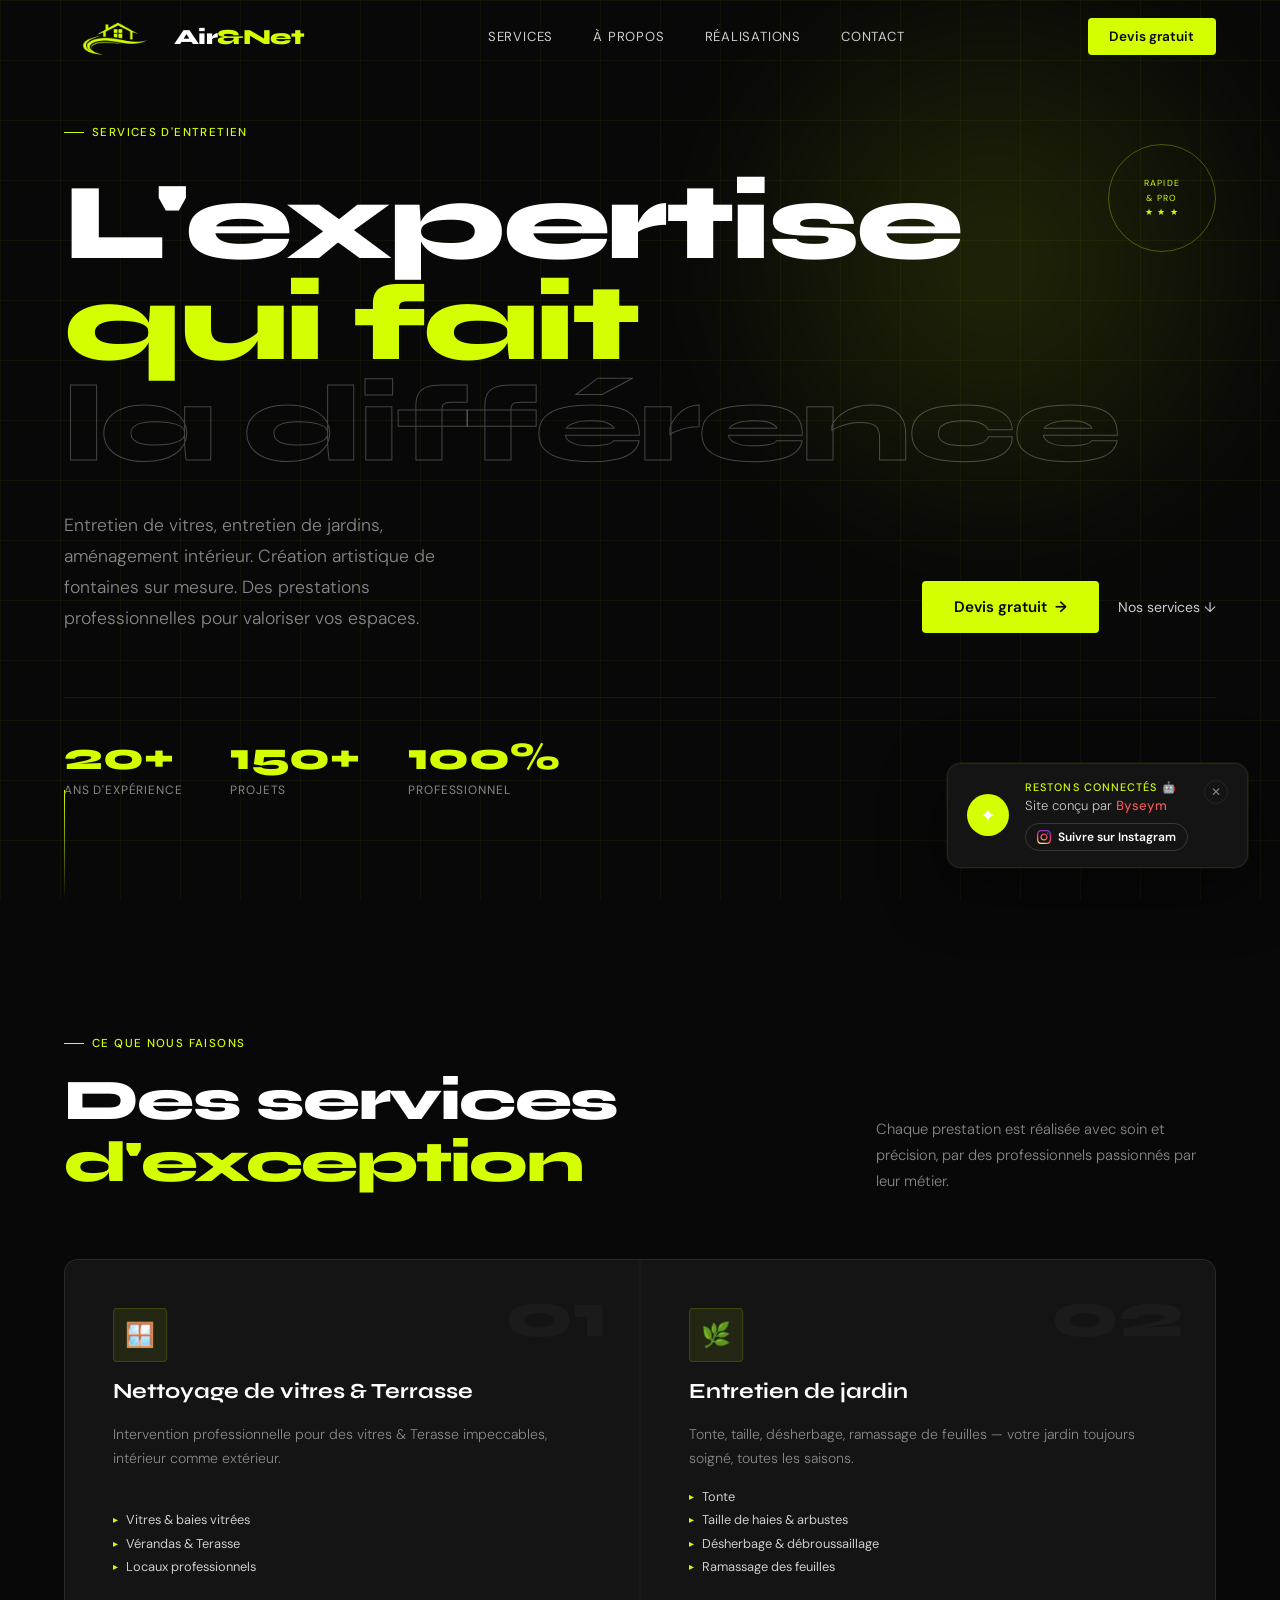
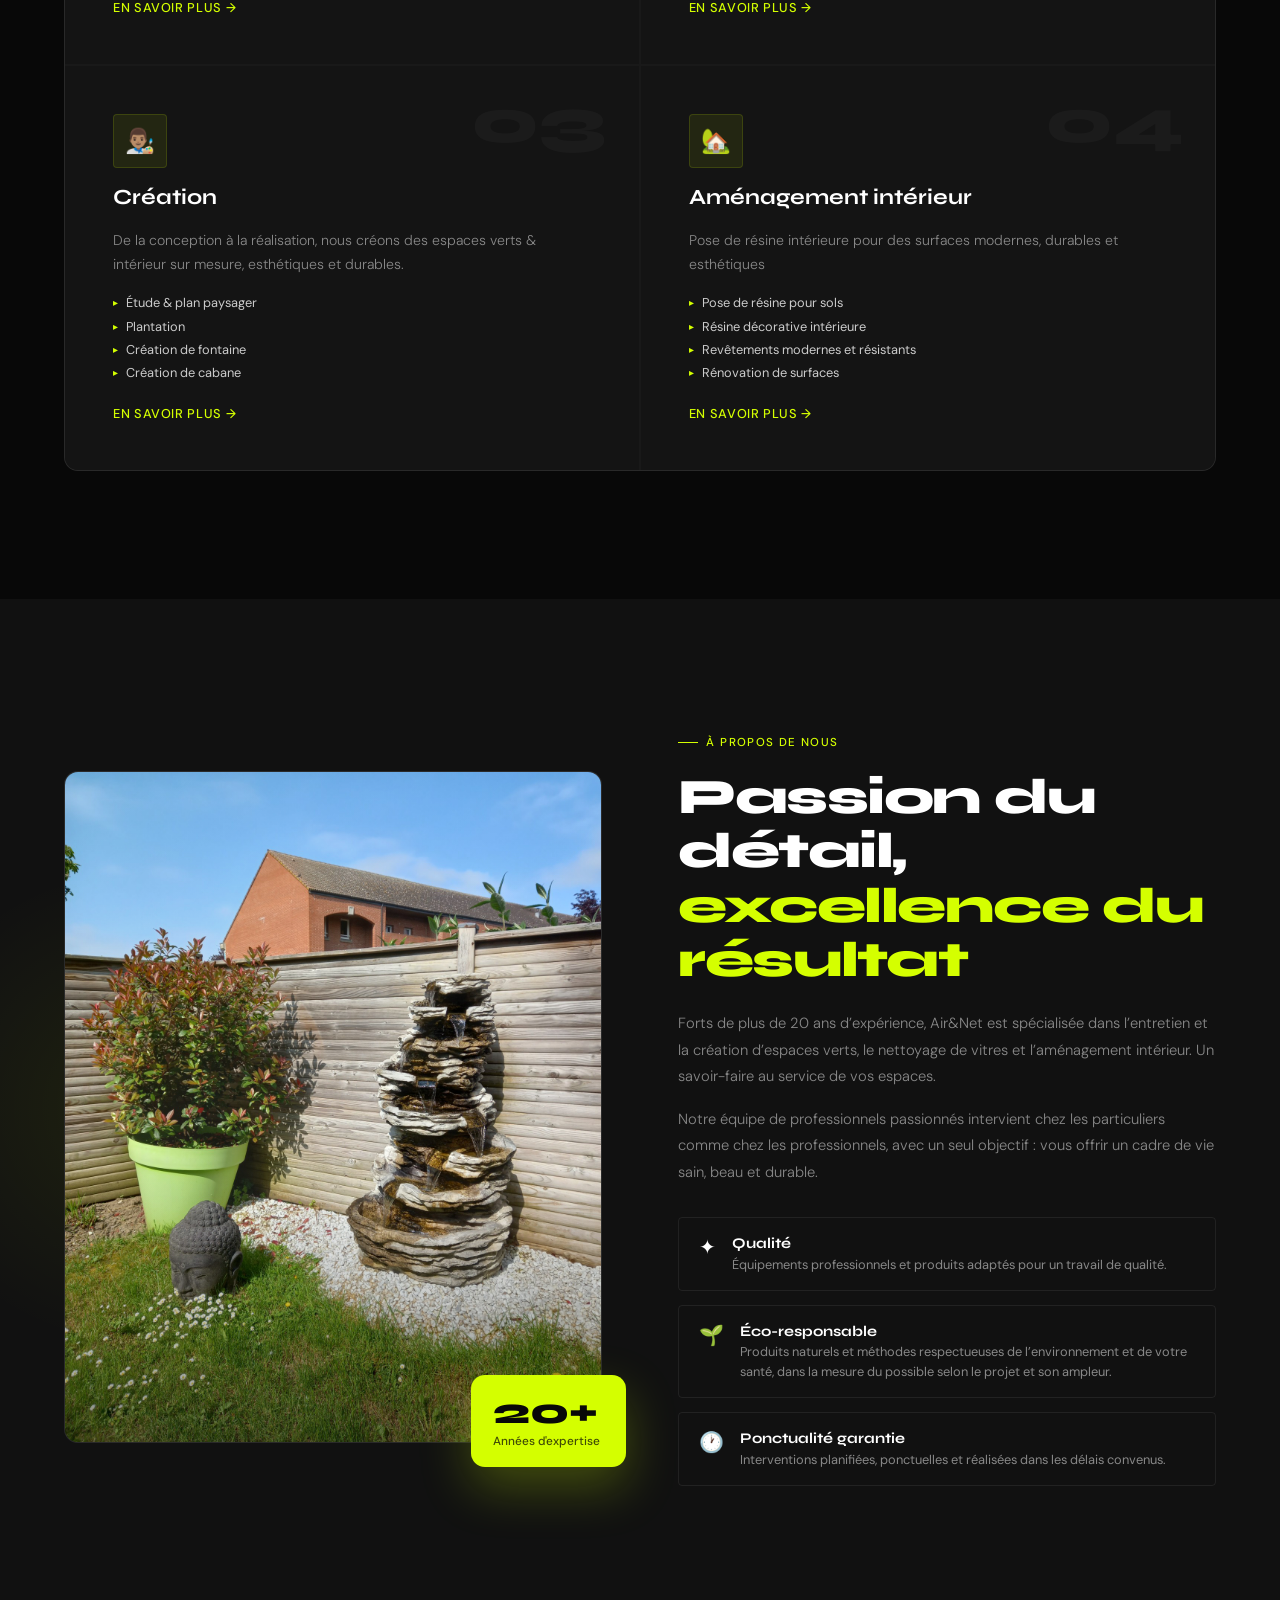
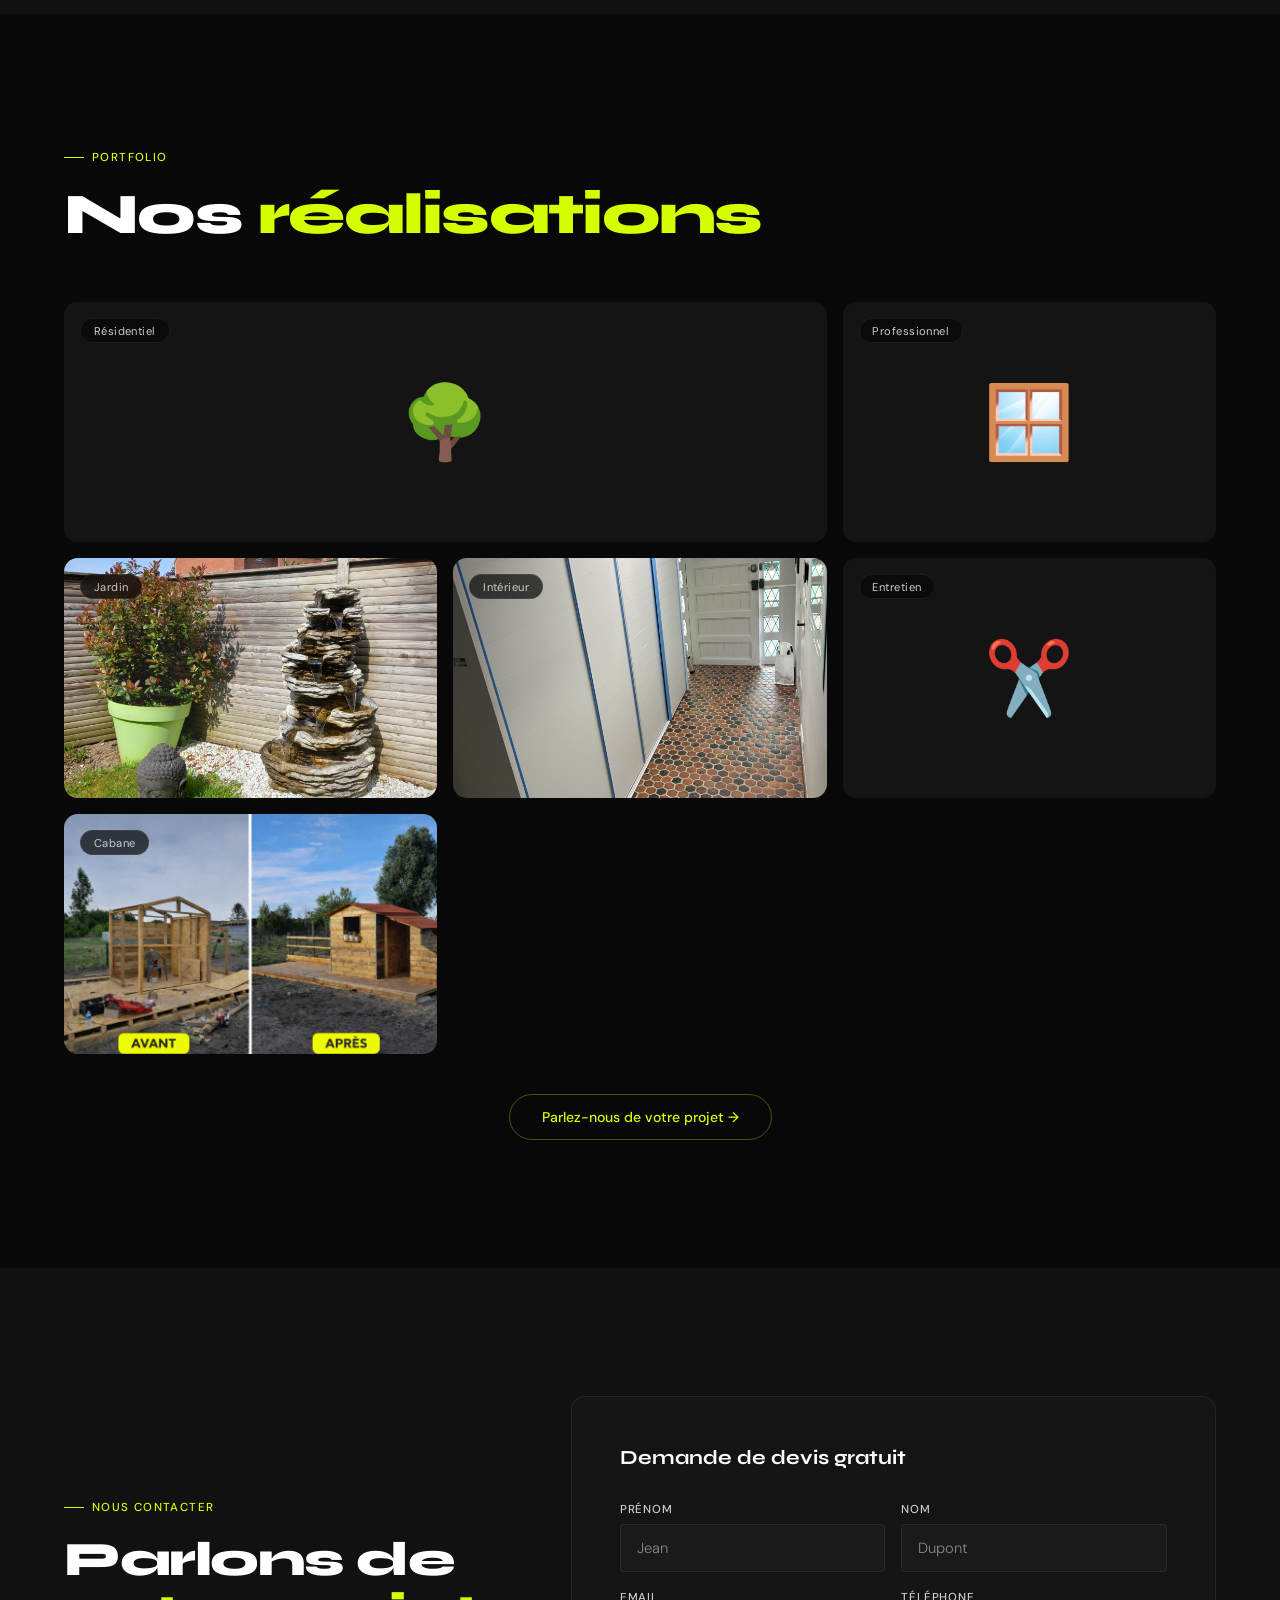
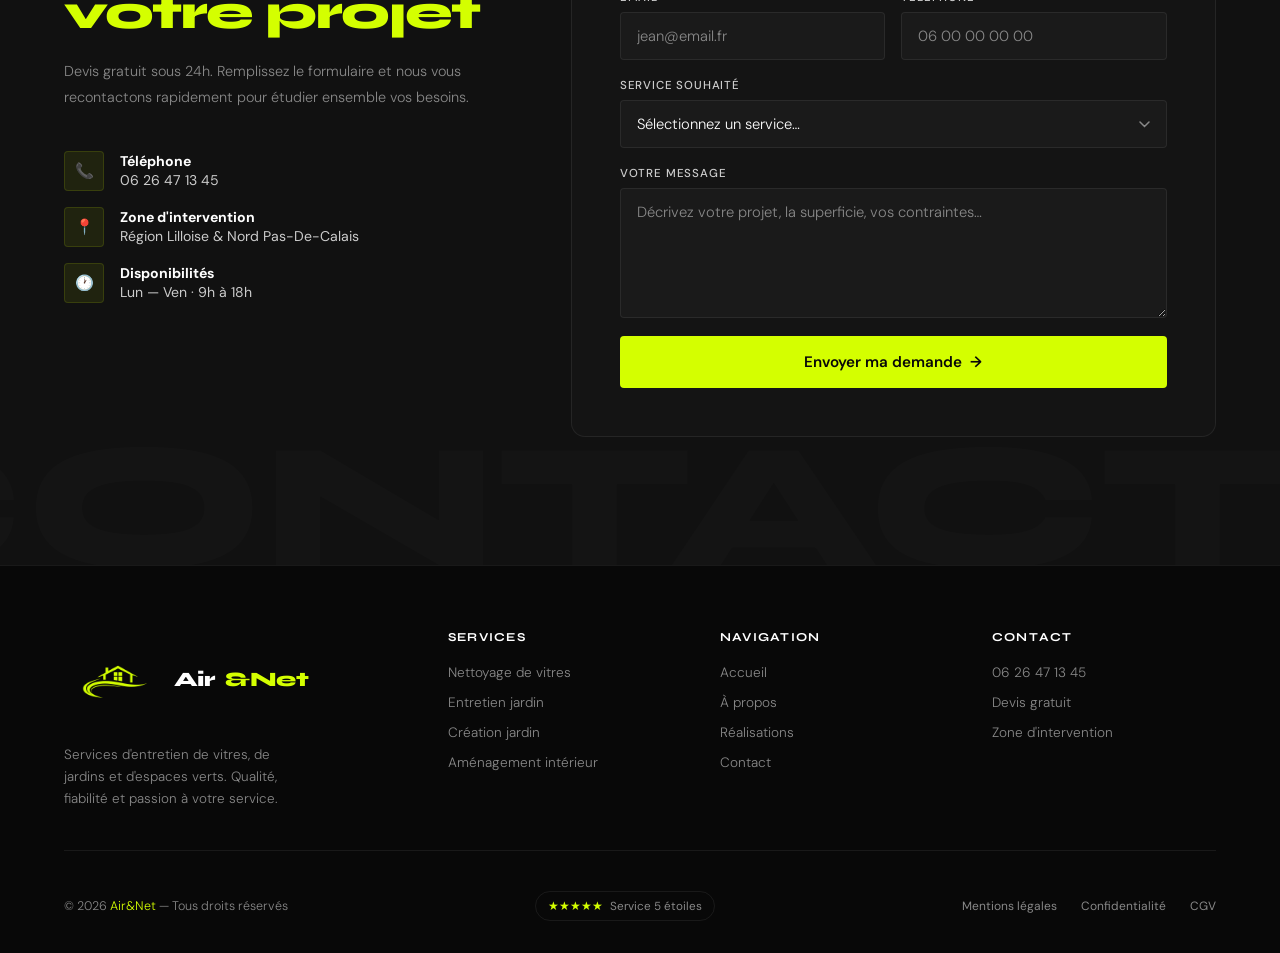
==== index.html @ dd6ecbcf "ajout du formulaire devis" ====
<!DOCTYPE html>
<html lang="fr">
<head>
  <meta charset="UTF-8" />
  <meta name="viewport" content="width=device-width, initial-scale=1.0" />
  <meta name="description" content="VERDECO — Services premium d'entretien de vitres, création et soin de jardins, aménagement végétal intérieur. Devis gratuit sous 24h." />
  <title>Air&Net</title>

  <!-- Google Fonts -->
  <link rel="preconnect" href="https://fonts.googleapis.com" />
  <link rel="preconnect" href="https://fonts.gstatic.com" crossorigin />
  <link href="https://fonts.googleapis.com/css2?family=Syne:wght@400;600;700;800&family=DM+Sans:wght@300;400;500&display=swap" rel="stylesheet" />

  <!-- CSS — un fichier par section -->
  <link rel="stylesheet" href="css/global.css" />
  <link rel="stylesheet" href="css/navbar.css" />
  <link rel="stylesheet" href="css/hero.css" />
  <link rel="stylesheet" href="css/services.css" />
  <link rel="stylesheet" href="css/about.css" />
  <link rel="stylesheet" href="css/realisations.css" />
  <link rel="stylesheet" href="css/contact.css" />
  <link rel="stylesheet" href="css/footer.css" />
  <link rel="stylesheet" href="css/toast.css" />
</head>
<body>

<!-- ════════════════════════════════════════════════
     NAVBAR
════════════════════════════════════════════════ -->
<header class="navbar" id="top">
  <a href="#top" class="nav-logo">
    <div class="nav-logo__icon"><img src="img\airnet_logo_transparent.png" alt=""> </div>
    <div class="nav-logo__text">Air<span>&</span><span>Net</span></div>
  </a>

  <nav class="nav-links">
    <a href="#services">Services</a>
    <a href="#about">À propos</a>
    <a href="#realisations">Réalisations</a>
    <a href="#contact">Contact</a>
  </nav>

  <a href="#contact" class="nav-cta">Devis gratuit</a>

  <button class="nav-burger" id="burger" aria-label="Menu">
    <span></span><span></span><span></span>
  </button>
</header>

<!-- Menu mobile -->
<nav class="nav-mobile" id="nav-mobile">
  <a href="#services">Services</a>
  <a href="#about">À propos</a>
  <a href="#realisations">Réalisations</a>
  <a href="#contact">Contact</a>
  <a href="#contact" class="nav-cta">Devis gratuit</a>
</nav>


<!-- ════════════════════════════════════════════════
     HERO
════════════════════════════════════════════════ -->
<section class="hero" id="accueil">
  <div class="hero__bg">
    <div class="hero__grid"></div>
    <div class="hero__blob"></div>
    <div class="hero__line"></div>
  </div>

  <div class="hero__badge" aria-hidden="true">
    <div class="hero__badge-text">Rapide<br/>& Pro<br/>★ ★ ★</div>
  </div>

  <div class="container hero__content">
    <div class="tag hero__tag">Services d'entretien</div>

    <h1 class="hero__title">
      <span>L'expertise</span>
      <span class="line-accent">qui fait</span>
      <span class="line-outline">la différence</span>
    </h1>

    <div class="hero__bottom">
      <p class="hero__desc">
Entretien de vitres, entretien de jardins, aménagement intérieur.
Création artistique de fontaines sur mesure.
Des prestations professionnelles pour valoriser vos espaces.
      </p>
      <div class="hero__actions">
        <a href="#contact" class="btn-primary">
          Devis gratuit <span class="arrow">→</span>
        </a>
        <a href="#services" class="btn-ghost">Nos services ↓</a>
      </div>
    </div>

    <div class="hero__stats">
      <div>
        <div class="stat__number"><span data-count="20" data-suffix="+">0+</span></div>
        <div class="stat__label">Ans d'expérience</div>
      </div>
      <div>
        <div class="stat__number"><span data-count="150" data-suffix="+">0+</span></div>
        <div class="stat__label">Projets</div>
      </div>
      <div>
        <div class="stat__number"><span data-count="100" data-suffix="%">0%</span></div>
        <div class="stat__label">Professionnel</div>
      </div>
    </div>
  </div>
</section>


<!-- ════════════════════════════════════════════════
     SERVICES
════════════════════════════════════════════════ -->
<section class="services section" id="services">
  <div class="container">

    <div class="services__header reveal">
      <div>
        <div class="tag">Ce que nous faisons</div>
        <h2 class="services__title">
          Des services<br /><span class="accent">d'exception</span>
        </h2>
      </div>
      <p class="services__subtitle">
        Chaque prestation est réalisée avec soin et précision, par des professionnels passionnés par leur métier.
      </p>
    </div>

    <div class="services__grid reveal">

      <!-- Carte 1 -->
      <article class="service-card">
        <span class="service-card__num" aria-hidden="true">01</span>
        <div class="service-card__icon">🪟</div>
        <h3 class="service-card__title">Nettoyage de vitres & Terrasse</h3>
        <p class="service-card__desc">
          Intervention professionnelle pour des vitres & Terasse impeccables, intérieur comme extérieur.
        </p>
        <ul class="service-card__list">
          <li>Vitres & baies vitrées</li>
          <li>Vérandas & Terasse</li>
          <li>Locaux professionnels</li>
        </ul>
        <a href="#contact" class="service-card__link">En savoir plus →</a>
      </article>

      <!-- Carte 2 -->
      <article class="service-card">
        <span class="service-card__num" aria-hidden="true">02</span>
        <div class="service-card__icon">🌿</div>
        <h3 class="service-card__title">Entretien de jardin</h3>
        <p class="service-card__desc">
          Tonte, taille, désherbage, ramassage de feuilles — votre jardin toujours soigné, toutes les saisons.
        </p>
        <ul class="service-card__list">
          <li>Tonte </li>
          <li>Taille de haies & arbustes</li>
          <li>Désherbage & débroussaillage</li>
          <li>Ramassage des feuilles</li>
        </ul>
        <a href="#contact" class="service-card__link">En savoir plus →</a>
      </article>

      <!-- Carte 3 -->
      <article class="service-card">
        <span class="service-card__num" aria-hidden="true">03</span>
        <div class="service-card__icon">👨🏽‍🎨</div>
        <h3 class="service-card__title">Création</h3>
        <p class="service-card__desc">
          De la conception à la réalisation, nous créons des espaces verts & intérieur sur mesure, esthétiques et durables.
        </p>
        <ul class="service-card__list">
          <li>Étude & plan paysager</li>
          <li>Plantation</li>
          <li>Création de fontaine</li>
          <li>Création de cabane</li>
        </ul>
        <a href="#contact" class="service-card__link">En savoir plus →</a>
      </article>

      <!-- Carte 4 -->
      <article class="service-card">
        <span class="service-card__num" aria-hidden="true">04</span>
        <div class="service-card__icon">🏡</div>
        <h3 class="service-card__title">Aménagement intérieur</h3>
        <p class="service-card__desc">
         Pose de résine intérieure pour des surfaces modernes, durables et esthétiques
        </p>
        <ul class="service-card__list">
         <li>Pose de résine pour sols</li>
<li>Résine décorative intérieure</li>
<li>Revêtements modernes et résistants</li>
<li>Rénovation de surfaces</li>
        </ul>
        <a href="#contact" class="service-card__link">En savoir plus →</a>
      </article>

    </div>
  </div>
</section>


<!-- ════════════════════════════════════════════════
     ABOUT
════════════════════════════════════════════════ -->
<section class="about section" id="about">
  <div class="container about__inner">

    <!-- Visuel -->
    <div class="about__visual reveal">
      <div class="about__frame">
      <img src="img\déco-jardin.jpg" alt="image d'un jardin">
        <div class="about__frame-overlay"></div>
      </div>
      <div class="about__counter">
        <div class="about__counter-num">20+</div>
        <div class="about__counter-label">Années d'expertise</div>
      </div>
    </div>

    <!-- Texte -->
    <div class="about__text-col reveal">
      <div class="tag">À propos de nous</div>
      <h2 class="about__title">
        Passion du détail,<br /><span class="accent">excellence du résultat</span>
      </h2>
      <p class="about__text">
     Forts de plus de 20 ans d’expérience, Air&Net est spécialisée dans l’entretien et la création d’espaces verts, le nettoyage de vitres et l’aménagement intérieur.
Un savoir-faire au service de vos espaces.
      </p>
      <p class="about__text">
        Notre équipe de professionnels passionnés intervient chez les particuliers comme chez les
        professionnels, avec un seul objectif : vous offrir un cadre de vie sain, beau et durable.
      </p>

      <div class="about__values">
        <div class="about__value">
          <span class="about__value-icon">✦</span>
          <div>
            <div class="about__value-title">Qualité</div>
            <div class="about__value-desc">Équipements professionnels et produits adaptés pour un travail de qualité.</div>
          </div>
        </div>
        <div class="about__value">
          <span class="about__value-icon">🌱</span>
          <div>
            <div class="about__value-title">Éco-responsable</div>
            <div class="about__value-desc">Produits naturels et méthodes respectueuses de l’environnement et de votre santé, dans la mesure du possible selon le projet et son ampleur.</div>
          </div>
        </div>
        <div class="about__value">
          <span class="about__value-icon">🕐</span>
          <div>
            <div class="about__value-title">Ponctualité garantie</div>
            <div class="about__value-desc">Interventions planifiées, ponctuelles et réalisées dans les délais convenus.</div>
          </div>
        </div>
      </div>
    </div>

  </div>
</section>


<!-- ════════════════════════════════════════════════
     RÉALISATIONS
════════════════════════════════════════════════ -->
<section class="realisations section" id="realisations">
  <div class="container">

    <div class="realisations__header reveal">
      <div class="tag">Portfolio</div>
      <h2 class="realisations__title">
        Nos <span class="accent">réalisations</span>
      </h2>
    </div>

    <div class="realisations__grid reveal">

      <article class="real-card real-card--large">
        <div class="real-card__bg">🌳</div>
        <div class="real-card__overlay"></div>
        <span class="real-card__badge">Résidentiel</span>
        <div class="real-card__info">
          <div class="real-card__cat">Création de jardin</div>
          <div class="real-card__title">Jardin contemporain — Villa Dupont</div>
        </div>
      </article>

      <article class="real-card">
        <div class="real-card__bg">🪟</div>
        <div class="real-card__overlay"></div>
        <span class="real-card__badge">Professionnel</span>
        <div class="real-card__info">
          <div class="real-card__cat">Vitres</div>
          <div class="real-card__title">Nettoyage façade vitrée</div>
        </div>
      </article>

      <article class="real-card">
        <div class="real-card__bg"><img src="img\déco-jardin.jpg" alt=""></div>
        <div class="real-card__overlay"></div>
        <span class="real-card__badge">Jardin</span>
        <div class="real-card__info">
          <div class="real-card__cat">Création</div>
          <div class="real-card__title">Création jardin avec fontaine</div>
        </div>
      </article>

      <article class="real-card">
        <div class="real-card__bg"><img src="img\interieur.jpg" alt=""></div>
        <div class="real-card__overlay"></div>
        <span class="real-card__badge">Intérieur</span>
        <div class="real-card__info">
          <div class="real-card__cat">Aménagement</div>
          <div class="real-card__title">Aménagement intérieur : pose de carrelage au sol</div>
        </div>
      </article>

      <article class="real-card">
        <div class="real-card__bg">✂️</div>
        <div class="real-card__overlay"></div>
        <span class="real-card__badge">Entretien</span>
        <div class="real-card__info">
          <div class="real-card__cat">Entretien jardin</div>
          <div class="real-card__title">Haies & taille douce</div>
        </div>
      </article>

      <article class="real-card">
        <div class="real-card__bg"><img src="img\cabanee.png" alt=""></div>
        <div class="real-card__overlay"></div>
        <span class="real-card__badge">Cabane</span>
        <div class="real-card__info">
          <div class="real-card__cat">Aménagement extérieur</div>
          <div class="real-card__title">Création d'une cabane dans le jardin</div>
        </div>
      </article>

    </div>

    <div class="realisations__cta reveal">
      <a href="#contact">Parlez-nous de votre projet →</a>
    </div>

  </div>
</section>


<!-- ════════════════════════════════════════════════
     CONTACT
════════════════════════════════════════════════ -->
<section class="contact section" id="contact">
  <div class="container contact__inner">

    <!-- Infos -->
    <div class="contact__info reveal">
      <div class="tag">Nous contacter</div>
      <h2 class="contact__title">
        Parlons de<br /><span class="accent">votre projet</span>
      </h2>
      <p class="contact__desc">
        Devis gratuit sous 24h. Remplissez le formulaire et nous vous recontactons rapidement pour étudier ensemble vos besoins.
      </p>

      <div class="contact__details">
        <div class="contact__detail">
          <div class="contact__detail-icon">📞</div>
          <div><strong>Téléphone</strong>06 26 47 13 45</div>
        </div>
        <div class="contact__detail">
          <div class="contact__detail-icon">📍</div>
          <div><strong>Zone d'intervention</strong>Région Lilloise & Nord Pas-De-Calais</div>
        </div>
        <div class="contact__detail">
          <div class="contact__detail-icon">🕐</div>
          <div><strong>Disponibilités</strong>Lun — Ven · 9h à 18h</div>
        </div>
      </div>
    </div>

    <!-- Formulaire -->
    <div class="contact__form-box reveal">
      <div class="contact__form-content">
        <div class="form-title">Demande de devis gratuit</div>

        <form id="contact-form" novalidate>

          <div class="form-row">
            <div class="form-group">
              <label for="f-prenom">Prénom</label>
              <input type="text" id="f-prenom" name="prenom" placeholder="Jean" required />
              <span class="form-error-msg">Ce champ est requis</span>
            </div>
            <div class="form-group">
              <label for="f-nom">Nom</label>
              <input type="text" id="f-nom" name="nom" placeholder="Dupont" required />
              <span class="form-error-msg">Ce champ est requis</span>
            </div>
          </div>

          <div class="form-row">
            <div class="form-group">
              <label for="f-email">Email</label>
              <input type="email" id="f-email" name="email" placeholder="jean@email.fr" required />
              <span class="form-error-msg">Ce champ est requis</span>
            </div>
            <div class="form-group">
              <label for="f-tel">Téléphone</label>
              <input type="tel" id="f-tel" name="telephone" placeholder="06 00 00 00 00" />
            </div>
          </div>

          <div class="form-group">
            <label for="f-service">Service souhaité</label>
            <select id="f-service" name="service" required>
              <option value="" disabled selected>Sélectionnez un service…</option>
              <option>Nettoyage de vitres</option>
              <option>Entretien de jardin</option>
              <option>Création de jardin</option>
              <option>Aménagement intérieur</option>
              <option>Plusieurs prestations</option>
            </select>
            <span class="form-error-msg">Veuillez choisir un service</span>
          </div>

          <div class="form-group">
            <label for="f-message">Votre message</label>
            <textarea id="f-message" name="message" placeholder="Décrivez votre projet, la superficie, vos contraintes…" required></textarea>
            <span class="form-error-msg">Ce champ est requis</span>
          </div>

          <button type="submit" class="form-submit" id="form-submit">
            Envoyer ma demande <span>→</span>
          </button>
        </form>
      </div>

      <!-- Message de succès -->
      <div class="form-success">
        <div class="form-success__icon">✅</div>
        <div class="form-success__title">Merci <span></span>&nbsp;!</div>
        <p class="form-success__text">
          Votre demande a bien été envoyée. Nous vous recontactons sous 24h pour vous proposer un devis personnalisé.
        </p>
      </div>
    </div>

  </div>
</section>


<!-- ════════════════════════════════════════════════
     FOOTER
════════════════════════════════════════════════ -->
<footer class="footer">
  <div class="footer__top">

    <!-- Marque -->
    <div class="footer__brand">
      <a href="#top" class="footer__logo">
        <div class="footer__logo-icon"> <img src="img\airnet_logo_transparent.png" alt=""> </div>
        Air<span>&Net</span>
      </a>
      <p class="footer__tagline">
        Services d'entretien de vitres, de jardins et d'espaces verts.
        Qualité, fiabilité et passion à votre service.
      </p>
      <!-- <div class="footer__social">
        <a href="#" aria-label="Facebook">f</a>
        <a href="#" aria-label="Instagram">📷</a>
        <a href="#" aria-label="LinkedIn">in</a>
      </div> -->
    </div>

    <!-- Services -->
    <div class="footer__col">
      <div class="footer__col-title">Services</div>
      <ul>
        <li><a href="#services">Nettoyage de vitres</a></li>
        <li><a href="#services">Entretien jardin</a></li>
        <li><a href="#services">Création jardin</a></li>
        <li><a href="#services">Aménagement intérieur</a></li>
      </ul>
    </div>

    <!-- Navigation -->
    <div class="footer__col">
      <div class="footer__col-title">Navigation</div>
      <ul>
        <li><a href="#accueil">Accueil</a></li>
        <li><a href="#about">À propos</a></li>
        <li><a href="#realisations">Réalisations</a></li>
        <li><a href="#contact">Contact</a></li>
      </ul>
    </div>

    <!-- Contact -->
    <div class="footer__col">
      <div class="footer__col-title">Contact</div>
      <ul>
        <li><a href="tel:06 26 47 13 45">06 26 47 13 45</a></li>
        <li><a href="#contact">Devis gratuit</a></li>
        <li><a href="#contact">Zone d'intervention</a></li>
      </ul>
    </div>

  </div>

  <div class="footer__bottom">
    <p class="footer__copy">© <script>document.write(new Date().getFullYear())</script> <span>Air&Net</span> — Tous droits réservés</p>
    <div class="footer__quality"><span>★★★★★</span> Service 5 étoiles</div>
    <nav class="footer__legal">
      <a href="#">Mentions légales</a>
      <a href="#">Confidentialité</a>
      <a href="#">CGV</a>
    </nav>
  </div>
</footer>

<!-- TOAST -->
<div class="toast" id="toast" role="alert" aria-live="polite">
  <div class="toast__avatar">✦</div>
  <div class="toast__body">
    <div class="toast__label">Restons connectés 🤖</div>
    <div class="toast__text">
      Site conçu par <strong>Byseym</strong>
    </div>
    <a href="https://www.instagram.com/byseym" target="_blank" rel="noopener" class="toast__btn">
      <svg width="14" height="14" viewBox="0 0 24 24" xmlns="http://www.w3.org/2000/svg">
        <defs>
          <radialGradient id="ig-grad" cx="30%" cy="107%" r="150%">
            <stop offset="0%" stop-color="#fdf497"/>
            <stop offset="5%" stop-color="#fdf497"/>
            <stop offset="45%" stop-color="#fd5949"/>
            <stop offset="60%" stop-color="#d6249f"/>
            <stop offset="90%" stop-color="#285AEB"/>
          </radialGradient>
        </defs>
        <path fill="url(#ig-grad)" d="M12 2.163c3.204 0 3.584.012 4.85.07 3.252.148 4.771 1.691 4.919 4.919.058 1.265.069 1.645.069 4.849 0 3.205-.012 3.584-.069 4.849-.149 3.225-1.664 4.771-4.919 4.919-1.266.058-1.644.07-4.85.07-3.204 0-3.584-.012-4.849-.07-3.26-.149-4.771-1.699-4.919-4.92-.058-1.265-.07-1.644-.07-4.849 0-3.204.013-3.583.07-4.849.149-3.227 1.664-4.771 4.919-4.919 1.266-.057 1.645-.069 4.849-.069zm0-2.163c-3.259 0-3.667.014-4.947.072-4.358.2-6.78 2.618-6.98 6.98-.059 1.281-.073 1.689-.073 4.948 0 3.259.014 3.668.072 4.948.2 4.358 2.618 6.78 6.98 6.98 1.281.058 1.689.072 4.948.072 3.259 0 3.668-.014 4.948-.072 4.354-.2 6.782-2.618 6.979-6.98.059-1.28.073-1.689.073-4.948 0-3.259-.014-3.667-.072-4.947-.196-4.354-2.617-6.78-6.979-6.98-1.281-.059-1.69-.073-4.949-.073zm0 5.838c-3.403 0-6.162 2.759-6.162 6.162s2.759 6.163 6.162 6.163 6.162-2.759 6.162-6.163c0-3.403-2.759-6.162-6.162-6.162zm0 10.162c-2.209 0-4-1.79-4-4 0-2.209 1.791-4 4-4s4 1.791 4 4c0 2.21-1.791 4-4 4zm6.406-11.845c-.796 0-1.441.645-1.441 1.44s.645 1.44 1.441 1.44c.795 0 1.439-.645 1.439-1.44s-.644-1.44-1.439-1.44z"/>
      </svg>
      Suivre sur Instagram
    </a>
  </div>
  <button class="toast__close" id="toast-close" aria-label="Fermer">✕</button>
  <div class="toast__progress" id="toast-progress"></div>
</div>


<!-- JS -->
<script src="js/main.js"></script>
</body>
</html>
---- css/global.css ----
/* ================================================
   GLOBAL.CSS — Variables, Reset, Utilitaires
   ================================================ */

@import url('https://fonts.googleapis.com/css2?family=Syne:wght@400;600;700;800&family=DM+Sans:wght@300;400;500&display=swap');

:root {
  --noir:        #080808;
  --noir-2:      #111111;
  --noir-3:      #1a1a1a;
  --noir-carte:  #141414;
  --jaune:       #d4ff00;
  --jaune-hover: #c2eb00;
  --jaune-pale:  rgba(212, 255, 0, 0.08);
  --jaune-glow:  rgba(212, 255, 0, 0.28);
  --blanc:       #ffffff;
  --gris:        #888888;
  --gris-clair:  #cccccc;
  --bordure:     rgba(255, 255, 255, 0.07);

  --font-display: 'Syne', sans-serif;
  --font-body:    'DM Sans', sans-serif;

  --radius:    4px;
  --radius-lg: 14px;
  --transition:      0.3s cubic-bezier(0.4, 0, 0.2, 1);
  --transition-slow: 0.6s cubic-bezier(0.4, 0, 0.2, 1);
  --max-w: 1280px;
}

/* ── Reset ── */
*, *::before, *::after { margin: 0; padding: 0; box-sizing: border-box; }

html { scroll-behavior: smooth; font-size: 16px; }

body {
  font-family: var(--font-body);
  background: var(--noir);
  color: var(--blanc);
  overflow-x: hidden;
  -webkit-font-smoothing: antialiased;
}

::selection { background: var(--jaune); color: var(--noir); }

a { text-decoration: none; color: inherit; }
img { max-width: 100%; display: block; }
button { cursor: pointer; font-family: var(--font-body); border: none; background: none; }
ul { list-style: none; }

/* ── Scrollbar ── */
::-webkit-scrollbar { width: 5px; }
::-webkit-scrollbar-track { background: var(--noir); }
::-webkit-scrollbar-thumb { background: var(--jaune); border-radius: 3px; }

/* ── Container ── */
.container {
  max-width: var(--max-w);
  margin: 0 auto;
  width: 100%;
  padding: 0 clamp(1.5rem, 5vw, 5rem);
}

/* ── Section padding ── */
.section {
  padding: clamp(5rem, 10vw, 9rem) 0;
}

/* ── Tag label ── */
.tag {
  display: inline-flex;
  align-items: center;
  gap: .5rem;
  font-size: .72rem;
  font-weight: 500;
  letter-spacing: .12em;
  text-transform: uppercase;
  color: var(--jaune);
  margin-bottom: 1.2rem;
}
.tag::before {
  content: '';
  width: 20px; height: 1px;
  background: var(--jaune);
}

/* ── Accent ── */
.accent { color: var(--jaune); }

/* ── Animations ── */
@keyframes fadeUp {
  from { opacity: 0; transform: translateY(28px); }
  to   { opacity: 1; transform: translateY(0); }
}
@keyframes fadeIn {
  from { opacity: 0; } to { opacity: 1; }
}
@keyframes blobPulse {
  from { transform: scale(1); opacity: .6; }
  to   { transform: scale(1.12); opacity: 1; }
}
@keyframes rotateSpin {
  from { transform: rotate(0deg); } to { transform: rotate(360deg); }
}

/* ── Reveal on scroll ── */
.reveal {
  opacity: 0;
  transform: translateY(30px);
  transition: opacity .7s ease, transform .7s ease;
}
.reveal.visible {
  opacity: 1;
  transform: translateY(0);
}
---- css/navbar.css ----
/* ================================================
   NAVBAR.CSS
   ================================================ */

.navbar {
  position: fixed;
  top: 0; left: 0; right: 0;
  z-index: 1000;
  height: 74px;
  display: flex;
  align-items: center;
  padding: 0 clamp(1.5rem, 5vw, 5rem);
  justify-content: space-between;
  transition: background var(--transition), border-color var(--transition);
  border-bottom: 1px solid transparent;
}
.navbar.scrolled {
  background: rgba(8,8,8,.95);
  backdrop-filter: blur(18px);
  border-bottom-color: var(--bordure);
}

/* Logo */
.nav-logo {
  display: flex;
  align-items: center;
  gap: .6rem;
  font-family: var(--font-display);
  font-size: 1.35rem;
  font-weight: 800;
  letter-spacing: -.02em;
  transition: opacity var(--transition);
}
.nav-logo:hover { opacity: .8; }
.nav-logo__icon {
  width: 100px; height: 34px;
  
  display: flex; align-items: center; justify-content: center;
  font-size: 1rem;
}
.nav-logo__text span { color: var(--jaune); }



/* Links */
.nav-links {
  display: flex;
  align-items: center;
  gap: 2.5rem;
}
.nav-links a {
  font-size: .82rem;
  letter-spacing: .06em;
  text-transform: uppercase;
  color: var(--gris-clair);
  position: relative;
  transition: color var(--transition);
}
.nav-links a::after {
  content: '';
  position: absolute;
  bottom: -4px; left: 0;
  width: 0; height: 1px;
  background: var(--jaune);
  transition: width var(--transition);
}
.nav-links a:hover { color: var(--blanc); }
.nav-links a:hover::after { width: 100%; }

/* CTA */
.nav-cta {
  padding: .62rem 1.35rem;
  background: var(--jaune);
  color: var(--noir);
  font-weight: 600;
  font-size: .85rem;
  border-radius: var(--radius);
  transition: background var(--transition), transform var(--transition), box-shadow var(--transition);
}
.nav-cta:hover {
  background: var(--jaune-hover);
  transform: translateY(-1px);
  box-shadow: 0 8px 28px var(--jaune-glow);
}

/* Burger */
.nav-burger {
  display: none;
  flex-direction: column;
  gap: 5px;
  padding: 4px;
}
.nav-burger span {
  display: block;
  width: 24px; height: 1.5px;
  background: var(--blanc);
  transition: transform var(--transition), opacity var(--transition);
}
.nav-burger.open span:nth-child(1) { transform: translateY(6.5px) rotate(45deg); }
.nav-burger.open span:nth-child(2) { opacity: 0; }
.nav-burger.open span:nth-child(3) { transform: translateY(-6.5px) rotate(-45deg); }

/* Mobile menu */
.nav-mobile {
  display: none;
  position: fixed;
  top: 74px; left: 0; right: 0; bottom: 0;
  background: var(--noir);
  padding: 2rem clamp(1.5rem, 5vw, 5rem);
  flex-direction: column;
  gap: .3rem;
  z-index: 999;
  animation: fadeIn .2s ease;
}
.nav-mobile.open { display: flex; }
.nav-mobile a {
  font-family: var(--font-display);
  font-size: clamp(2rem, 6vw, 3.5rem);
  font-weight: 700;
  border-bottom: 1px solid var(--bordure);
  padding: .8rem 0;
  transition: color var(--transition);
}
.nav-mobile a:hover { color: var(--jaune); }
.nav-mobile .nav-cta {
  display: inline-block;
  margin-top: 1.5rem;
  width: fit-content;
  font-size: .95rem;
  padding: .9rem 2rem;
}

@media (max-width: 768px) {
  .nav-links, .navbar > .nav-cta { display: none; }
  .nav-burger { display: flex; }
}
---- css/hero.css ----
/* ================================================
   HERO.CSS
   ================================================ */

.hero {
  min-height: 100dvh;
  display: flex;
  flex-direction: column;
  justify-content: flex-end;
  padding-top: 74px;
  padding-bottom: clamp(4rem, 8vw, 7rem);
  position: relative;
  overflow: hidden;
}

/* Fond */
.hero__bg { position: absolute; inset: 0; z-index: 0; }

.hero__grid {
  position: absolute; inset: 0;
  background-image:
    linear-gradient(rgba(212,255,0,.04) 1px, transparent 1px),
    linear-gradient(90deg, rgba(212,255,0,.04) 1px, transparent 1px);
  background-size: 60px 60px;
}

.hero__blob {
  position: absolute;
  top: -10%; right: -5%;
  width: 55vw; height: 55vw;
  max-width: 700px; max-height: 700px;
  background: radial-gradient(ellipse, rgba(212,255,0,.13) 0%, transparent 65%);
  filter: blur(50px);
  animation: blobPulse 7s ease-in-out infinite alternate;
}

.hero__line {
  position: absolute;
  bottom: 0;
  left: clamp(1.5rem, 5vw, 5rem);
  width: 1px; height: 110px;
  background: linear-gradient(to bottom, var(--jaune), transparent);
}

/* Badge */
.hero__badge {
  position: absolute;
  top: clamp(5rem, 12vw, 9rem);
  right: clamp(1.5rem, 5vw, 5rem);
  width: 108px; height: 108px;
  border: 1px solid rgba(212,255,0,.3);
  border-radius: 50%;
  display: flex; align-items: center; justify-content: center; text-align: center;
  animation: rotateSpin 22s linear infinite;
  z-index: 1;
}
.hero__badge-text {
  font-size: .55rem;
  letter-spacing: .14em;
  text-transform: uppercase;
  color: var(--jaune);
  line-height: 1.7;
  animation: rotateSpin 22s linear infinite reverse;
}

/* Contenu */
.hero__content {
  position: relative; z-index: 1;
}

.hero__tag { margin-bottom: 2rem; animation: fadeUp .8s ease both; }

.hero__title {
  font-family: var(--font-display);
  font-size: clamp(3.2rem, 8.5vw, 8.5rem);
  font-weight: 800;
  line-height: .93;
  letter-spacing: -.03em;
  margin-bottom: 2.2rem;
  animation: fadeUp .8s ease .1s both;
}
.hero__title .line-accent { color: var(--jaune); display: block; }
.hero__title .line-outline {
  display: block;
  -webkit-text-stroke: 1px rgba(255,255,255,.25);
  color: transparent;
}

.hero__bottom {
  display: flex;
  align-items: flex-end;
  justify-content: space-between;
  gap: 2rem;
  flex-wrap: wrap;
  animation: fadeUp .8s ease .2s both;
}

.hero__desc {
  font-size: clamp(.95rem, 1.4vw, 1.1rem);
  color: var(--gris);
  line-height: 1.75;
  font-weight: 300;
  max-width: 420px;
}

.hero__actions {
  display: flex;
  align-items: center;
  gap: 1.2rem;
  flex-shrink: 0;
}

.btn-primary {
  display: inline-flex;
  align-items: center;
  gap: .5rem;
  padding: 1rem 2rem;
  background: var(--jaune);
  color: var(--noir);
  font-weight: 600;
  font-size: .95rem;
  border-radius: var(--radius);
  transition: background var(--transition), transform var(--transition), box-shadow var(--transition);
}
.btn-primary:hover {
  background: var(--jaune-hover);
  transform: translateY(-2px);
  box-shadow: 0 14px 38px var(--jaune-glow);
}
.btn-primary .arrow { transition: transform var(--transition); }
.btn-primary:hover .arrow { transform: translateX(4px); }

.btn-ghost {
  font-size: .88rem;
  color: var(--gris-clair);
  display: inline-flex;
  align-items: center;
  gap: .4rem;
  transition: color var(--transition);
}
.btn-ghost:hover { color: var(--blanc); }

/* Stats */
.hero__stats {
  display: flex;
  gap: 3rem;
  margin-top: 4rem;
  padding-top: 2.5rem;
  border-top: 1px solid var(--bordure);
  animation: fadeUp .8s ease .35s both;
}
.stat__number {
  font-family: var(--font-display);
  font-size: clamp(1.9rem, 3vw, 2.6rem);
  font-weight: 800;
  line-height: 1;
  color: var(--blanc);
}
.stat__number span { color: var(--jaune); }
.stat__label {
  font-size: .75rem;
  color: var(--gris);
  letter-spacing: .07em;
  text-transform: uppercase;
  margin-top: .3rem;
}

@media (max-width: 768px) {
  .hero__badge { display: none; }
  .hero__actions { flex-direction: column; align-items: flex-start; }
  .hero__stats { gap: 1.8rem; flex-wrap: wrap; }
}
---- css/services.css ----
/* ================================================
   SERVICES.CSS
   ================================================ */

.services { background: var(--noir); }

.services__header {
  display: flex;
  align-items: flex-end;
  justify-content: space-between;
  gap: 2rem;
  flex-wrap: wrap;
  margin-bottom: 4rem;
}

.services__title {
  font-family: var(--font-display);
  font-size: clamp(2.2rem, 4.5vw, 3.6rem);
  font-weight: 800;
  letter-spacing: -.03em;
  line-height: 1.08;
}

.services__subtitle {
  max-width: 340px;
  color: var(--gris);
  font-size: .92rem;
  line-height: 1.75;
  font-weight: 300;
}

/* Grille */
.services__grid {
  display: grid;
  grid-template-columns: repeat(2, 1fr);
  gap: 1.5px;
  background: var(--bordure);
  border: 1px solid var(--bordure);
  border-radius: var(--radius-lg);
  overflow: hidden;
}

/* Carte */
.service-card {
  background: var(--noir-carte);
  padding: clamp(2rem, 4vw, 3rem);
  display: flex;
  flex-direction: column;
  gap: 1.1rem;
  position: relative;
  overflow: hidden;
  transition: background var(--transition);
}
.service-card::before {
  content: '';
  position: absolute;
  top: 0; left: 0; right: 0;
  height: 2px;
  background: var(--jaune);
  transform: scaleX(0);
  transform-origin: left;
  transition: transform var(--transition-slow);
}
.service-card:hover { background: var(--noir-3); }
.service-card:hover::before { transform: scaleX(1); }

.service-card__num {
  position: absolute;
  top: 1.5rem; right: 2rem;
  font-family: var(--font-display);
  font-size: 4rem;
  font-weight: 800;
  color: rgba(255,255,255,.03);
  line-height: 1;
  pointer-events: none;
  transition: color var(--transition);
}
.service-card:hover .service-card__num { color: rgba(212,255,0,.05); }

.service-card__icon {
  width: 54px; height: 54px;
  background: var(--jaune-pale);
  border: 1px solid rgba(212,255,0,.14);
  border-radius: var(--radius);
  display: flex; align-items: center; justify-content: center;
  font-size: 1.5rem;
  transition: transform var(--transition), background var(--transition);
}
.service-card:hover .service-card__icon {
  transform: scale(1.06);
  background: rgba(212,255,0,.14);
}

.service-card__title {
  font-family: var(--font-display);
  font-size: clamp(1.05rem, 2vw, 1.35rem);
  font-weight: 700;
  line-height: 1.2;
}

.service-card__desc {
  color: var(--gris);
  font-size: .88rem;
  line-height: 1.7;
  font-weight: 300;
  flex: 1;
}

.service-card__list {
  display: flex;
  flex-direction: column;
  gap: .4rem;
}
.service-card__list li {
  font-size: .8rem;
  color: var(--gris-clair);
  display: flex;
  align-items: center;
  gap: .5rem;
}
.service-card__list li::before {
  content: '▸';
  color: var(--jaune);
  font-size: .62rem;
}

.service-card__link {
  display: inline-flex;
  align-items: center;
  gap: .4rem;
  font-size: .8rem;
  font-weight: 500;
  color: var(--jaune);
  text-transform: uppercase;
  letter-spacing: .05em;
  margin-top: .4rem;
  transition: gap var(--transition);
}
.service-card__link:hover { gap: .7rem; }

@media (max-width: 600px) {
  .services__grid { grid-template-columns: 1fr; }
}
---- css/about.css ----
/* ================================================
   ABOUT.CSS
   ================================================ */

.about {
  background: var(--noir-2);
  position: relative;
  overflow: hidden;
}
.about::before {
  content: '';
  position: absolute;
  left: -10%; top: 50%; transform: translateY(-50%);
  width: 42vw; height: 42vw;
  max-width: 520px; max-height: 520px;
  background: radial-gradient(circle, rgba(212,255,0,.07) 0%, transparent 65%);
  pointer-events: none;
}

.about__inner {
  display: grid;
  grid-template-columns: 1fr 1fr;
  gap: clamp(3rem, 6vw, 7rem);
  align-items: center;
}

/* Visuel */
.about__visual { position: relative; }

.about__frame {
  aspect-ratio: 4/5;
  background: var(--noir-3);
  border-radius: var(--radius-lg);
  border: 1px solid var(--bordure);
  display: flex;
  align-items: center;
  justify-content: center;
  font-size: 5.5rem;
  overflow: hidden;
  position: relative;
}
.about__frame-overlay {
  position: absolute; inset: 0;
  background:
    linear-gradient(135deg, rgba(212,255,0,.07) 0%, transparent 55%),
    linear-gradient(to bottom, transparent 60%, rgba(8,8,8,.45) 100%);
}

.about__counter {
  position: absolute;
  bottom: -1.5rem; right: -1.5rem;
  background: var(--jaune);
  color: var(--noir);
  border-radius: var(--radius-lg);
  padding: 1.1rem 1.4rem;
  min-width: 155px;
  box-shadow: 0 20px 50px rgba(212,255,0,.25);
}
.about__counter-num {
  font-family: var(--font-display);
  font-size: 2.3rem;
  font-weight: 800;
  line-height: 1;
}
.about__counter-label {
  font-size: .74rem;
  font-weight: 500;
  opacity: .72;
  margin-top: .2rem;
}

/* Texte */
.about__title {
  font-family: var(--font-display);
  font-size: clamp(2rem, 4vw, 3.1rem);
  font-weight: 800;
  letter-spacing: -.03em;
  line-height: 1.1;
  margin-bottom: 1.4rem;
}

.about__text {
  color: var(--gris);
  font-size: .92rem;
  line-height: 1.8;
  font-weight: 300;
  margin-bottom: 1rem;
}

.about__values {
  display: flex;
  flex-direction: column;
  gap: .9rem;
  margin-top: 2rem;
}
.about__value {
  display: flex;
  align-items: flex-start;
  gap: 1rem;
  padding: 1rem 1.2rem;
  border: 1px solid var(--bordure);
  border-radius: var(--radius);
  transition: border-color var(--transition), background var(--transition);
}
.about__value:hover {
  border-color: rgba(212,255,0,.25);
  background: var(--jaune-pale);
}
.about__value-icon { font-size: 1.25rem; flex-shrink: 0; }
.about__value-title {
  font-family: var(--font-display);
  font-weight: 700;
  font-size: .92rem;
  margin-bottom: .15rem;
}
.about__value-desc { font-size: .8rem; color: var(--gris); line-height: 1.5; }

@media (max-width: 900px) {
  .about__inner { grid-template-columns: 1fr; }
  .about__visual { max-width: 400px; }
}
---- css/realisations.css ----
/* ================================================
   REALISATIONS.CSS
   ================================================ */

.realisations { background: var(--noir); }

.realisations__header { margin-bottom: 3.5rem; }

.realisations__title {
  font-family: var(--font-display);
  font-size: clamp(2.2rem, 4.5vw, 3.6rem);
  font-weight: 800;
  letter-spacing: -.03em;
  line-height: 1.08;
}

/* Grille */
.realisations__grid {
  display: grid;
  grid-template-columns: repeat(3, 1fr);
  grid-auto-rows: 240px;
  gap: 1rem;
}

.real-card {
  background: var(--noir-3);
  border-radius: var(--radius-lg);
  overflow: hidden;
  position: relative;
  display: flex;
  align-items: flex-end;
  cursor: default;
  transition: transform var(--transition);
}
.real-card:hover { transform: scale(1.025); }

.real-card--large {
  grid-column: span 2;
}

.real-card__bg {
  position: absolute; inset: 0;
  display: flex; align-items: center; justify-content: center;
  font-size: 4.5rem;
  background: var(--noir-carte);
  user-select: none;
}

.real-card__overlay {
  position: absolute; inset: 0;
  background: linear-gradient(to top, rgba(8,8,8,.92) 0%, transparent 55%);
  opacity: 0;
  transition: opacity var(--transition);
}
.real-card:hover .real-card__overlay { opacity: 1; }

.real-card__badge {
  position: absolute;
  top: 1rem; left: 1rem;
  background: rgba(8,8,8,.7);
  backdrop-filter: blur(8px);
  border: 1px solid var(--bordure);
  border-radius: 99px;
  padding: .28rem .8rem;
  font-size: .7rem;
  color: var(--gris-clair);
  letter-spacing: .04em;
}

.real-card__info {
  position: relative; z-index: 1;
  padding: 1.3rem 1.5rem;
  transform: translateY(8px);
  opacity: 0;
  transition: transform var(--transition), opacity var(--transition);
}
.real-card:hover .real-card__info { transform: translateY(0); opacity: 1; }

.real-card__cat {
  font-size: .68rem;
  text-transform: uppercase;
  letter-spacing: .1em;
  color: var(--jaune);
  font-weight: 500;
  margin-bottom: .25rem;
}
.real-card__title {
  font-family: var(--font-display);
  font-size: .98rem;
  font-weight: 700;
}

/* CTA bas */
.realisations__cta {
  text-align: center;
  margin-top: 2.5rem;
}
.realisations__cta a {
  display: inline-flex;
  align-items: center;
  gap: .5rem;
  font-size: .88rem;
  font-weight: 500;
  color: var(--jaune);
  border: 1px solid rgba(212,255,0,.3);
  padding: .8rem 2rem;
  border-radius: 99px;
  transition: background var(--transition), border-color var(--transition);
}
.realisations__cta a:hover {
  background: var(--jaune-pale);
  border-color: var(--jaune);
}

@media (max-width: 768px) {
  .realisations__grid { grid-template-columns: 1fr 1fr; }
  .real-card--large { grid-column: span 2; }
}
@media (max-width: 480px) {
  .realisations__grid { grid-template-columns: 1fr; grid-auto-rows: 200px; }
  .real-card--large { grid-column: span 1; }
}
---- css/contact.css ----
/* ================================================
   CONTACT.CSS
   ================================================ */

.contact {
  background: var(--noir-2);
  position: relative;
  overflow: hidden;
}
.contact::after {
  content: 'CONTACT';
  position: absolute;
  bottom: -2rem; right: -1rem;
  font-family: var(--font-display);
  font-size: clamp(5rem, 14vw, 15rem);
  font-weight: 800;
  color: rgba(255,255,255,.015);
  white-space: nowrap;
  pointer-events: none;
  line-height: 1;
}

.contact__inner {
  display: grid;
  grid-template-columns: 1fr 1.5fr;
  gap: clamp(3rem, 6vw, 7rem);
  align-items: start;
}

/* Infos */
.contact__info { position: sticky; top: 6rem; }

.contact__title {
  font-family: var(--font-display);
  font-size: clamp(2rem, 4vw, 3rem);
  font-weight: 800;
  letter-spacing: -.03em;
  line-height: 1.1;
  margin-bottom: 1.2rem;
}

.contact__desc {
  color: var(--gris);
  font-size: .9rem;
  line-height: 1.8;
  font-weight: 300;
  margin-bottom: 2.5rem;
}

.contact__details { display: flex; flex-direction: column; gap: 1rem; }

.contact__detail {
  display: flex;
  align-items: center;
  gap: 1rem;
  font-size: .88rem;
  color: var(--gris-clair);
}
.contact__detail-icon {
  width: 40px; height: 40px;
  background: var(--jaune-pale);
  border: 1px solid rgba(212,255,0,.13);
  border-radius: var(--radius);
  display: flex; align-items: center; justify-content: center;
  font-size: .95rem;
  flex-shrink: 0;
}
.contact__detail strong { color: var(--blanc); display: block; margin-bottom: .1rem; }

/* Formulaire */
.contact__form-box {
  background: var(--noir-carte);
  border: 1px solid var(--bordure);
  border-radius: var(--radius-lg);
  padding: clamp(2rem, 4vw, 3rem);
}

.form-title {
  font-family: var(--font-display);
  font-size: 1.25rem;
  font-weight: 700;
  margin-bottom: 2rem;
}

.form-row {
  display: grid;
  grid-template-columns: 1fr 1fr;
  gap: 1rem;
}

.form-group {
  display: flex;
  flex-direction: column;
  gap: .45rem;
  margin-bottom: 1.1rem;
}

.form-group label {
  font-size: .72rem;
  font-weight: 500;
  color: var(--gris-clair);
  letter-spacing: .07em;
  text-transform: uppercase;
}

.form-group input,
.form-group select,
.form-group textarea {
  background: var(--noir-3);
  border: 1px solid var(--bordure);
  border-radius: var(--radius);
  color: var(--blanc);
  font-family: var(--font-body);
  font-size: .92rem;
  font-weight: 300;
  padding: .82rem 1rem;
  width: 100%;
  outline: none;
  transition: border-color var(--transition), box-shadow var(--transition);
  -webkit-appearance: none;
  appearance: none;
}
.form-group input:focus,
.form-group select:focus,
.form-group textarea:focus {
  border-color: var(--jaune);
  box-shadow: 0 0 0 3px var(--jaune-pale);
}
.form-group input::placeholder,
.form-group textarea::placeholder { color: var(--gris); }

.form-group select {
  cursor: pointer;
  background-image: url("data:image/svg+xml,%3Csvg xmlns='http://www.w3.org/2000/svg' width='11' height='7'%3E%3Cpath d='M1 1l4.5 4.5L10 1' stroke='%23888' stroke-width='1.5' stroke-linecap='round' fill='none'/%3E%3C/svg%3E");
  background-repeat: no-repeat;
  background-position: right 1rem center;
  padding-right: 2.5rem;
}
.form-group select option { background: var(--noir-2); }

.form-group textarea { resize: vertical; min-height: 130px; }

/* Erreur */
.form-group input.error,
.form-group select.error,
.form-group textarea.error {
  border-color: #ff4d4d;
}
.form-error-msg {
  font-size: .72rem;
  color: #ff6b6b;
  margin-top: .2rem;
  display: none;
}
.form-group .form-error-msg.show { display: block; }

/* Bouton submit */
.form-submit {
  width: 100%;
  padding: 1rem;
  background: var(--jaune);
  color: var(--noir);
  font-family: var(--font-body);
  font-size: .95rem;
  font-weight: 600;
  border-radius: var(--radius);
  display: flex; align-items: center; justify-content: center; gap: .5rem;
  margin-top: .5rem;
  transition: background var(--transition), transform var(--transition), box-shadow var(--transition);
}
.form-submit:hover {
  background: var(--jaune-hover);
  transform: translateY(-1px);
  box-shadow: 0 10px 32px var(--jaune-glow);
}
.form-submit:active { transform: translateY(0); }
.form-submit:disabled { opacity: .6; pointer-events: none; }

/* Succès */
.form-success {
  display: none;
  text-align: center;
  padding: 3rem 1rem;
  animation: fadeIn .5s ease;
}
.form-success.show { display: block; }
.form-success__icon { font-size: 3rem; margin-bottom: .8rem; }
.form-success__title {
  font-family: var(--font-display);
  font-size: 1.4rem;
  font-weight: 700;
  margin-bottom: .6rem;
}
.form-success__title span { color: var(--jaune); }
.form-success__text { color: var(--gris); font-size: .88rem; line-height: 1.7; }

@media (max-width: 900px) {
  .contact__inner { grid-template-columns: 1fr; }
  .contact__info { position: static; }
}
@media (max-width: 480px) {
  .form-row { grid-template-columns: 1fr; }
}
---- css/footer.css ----
/* ================================================
   FOOTER.CSS
   ================================================ */

.footer {
  background: var(--noir);
  border-top: 1px solid var(--bordure);
  padding: 4rem clamp(1.5rem, 5vw, 5rem) 2rem;
}

.footer__top {
  display: grid;
  grid-template-columns: 1.5fr 1fr 1fr 1fr;
  gap: 3rem;
  max-width: var(--max-w);
  margin: 0 auto 2.5rem;
  padding-bottom: 2.5rem;
  border-bottom: 1px solid var(--bordure);
}

/* Logo col */
.footer__brand { display: flex; flex-direction: column; gap: .9rem; }

.footer__logo {
  display: inline-flex;
  align-items: center;
  gap: .6rem;
  font-family: var(--font-display);
  font-size: 1.28rem;
  font-weight: 800;
  letter-spacing: -.02em;
  transition: opacity var(--transition);
}
.footer__logo:hover { opacity: .8; }
.footer__logo-icon {
  width: 100px; height: 100px;
 
  display: flex; align-items: center; justify-content: center;
  font-size: .95rem;
}
.footer__logo span { color: var(--jaune); }

.footer__tagline {
  color: var(--gris);
  font-size: .84rem;
  line-height: 1.65;
  font-weight: 300;
  max-width: 230px;
}

.footer__social {
  display: flex;
  gap: .6rem;
  margin-top: .3rem;
}
.footer__social a {
  width: 35px; height: 35px;
  border: 1px solid var(--bordure);
  border-radius: var(--radius);
  display: flex; align-items: center; justify-content: center;
  font-size: .82rem;
  color: var(--gris);
  font-weight: 600;
  transition: border-color var(--transition), background var(--transition), color var(--transition);
}
.footer__social a:hover {
  border-color: var(--jaune);
  background: var(--jaune-pale);
  color: var(--blanc);
}

/* Colonnes */
.footer__col-title {
  font-family: var(--font-display);
  font-size: .76rem;
  font-weight: 700;
  letter-spacing: .1em;
  text-transform: uppercase;
  color: var(--blanc);
  margin-bottom: 1.1rem;
}
.footer__col ul { display: flex; flex-direction: column; gap: .55rem; }
.footer__col ul li a {
  font-size: .85rem;
  color: var(--gris);
  font-weight: 300;
  transition: color var(--transition);
}
.footer__col ul li a:hover { color: var(--jaune); }

/* Bottom */
.footer__bottom {
  max-width: var(--max-w);
  margin: 0 auto;
  display: flex;
  align-items: center;
  justify-content: space-between;
  flex-wrap: wrap;
  gap: 1rem;
}

.footer__copy {
  font-size: .78rem;
  color: var(--gris);
  font-weight: 300;
}
.footer__copy span { color: var(--jaune); }

.footer__quality {
  display: inline-flex;
  align-items: center;
  gap: .4rem;
  font-size: .73rem;
  color: var(--gris);
  border: 1px solid var(--bordure);
  padding: .35rem .8rem;
  border-radius: 99px;
}
.footer__quality span { color: var(--jaune); }

.footer__legal {
  display: flex;
  gap: 1.5rem;
}
.footer__legal a {
  font-size: .75rem;
  color: var(--gris);
  transition: color var(--transition);
}
.footer__legal a:hover { color: var(--blanc); }

@media (max-width: 900px) {
  .footer__top { grid-template-columns: 1fr 1fr; }
  .footer__brand { grid-column: span 2; }
}
@media (max-width: 480px) {
  .footer__top { grid-template-columns: 1fr; }
  .footer__brand { grid-column: span 1; }
  .footer__bottom { flex-direction: column; align-items: flex-start; }
}
---- css/toast.css ----
/* ================================================
   TOAST.CSS — Notification d'accueil
   ================================================ */

.toast {
  position: fixed;
  bottom: 2rem;
  right: 2rem;
  z-index: 9999;
  background: var(--noir-carte);
  border: 1px solid var(--bordure);
  border-radius: var(--radius-lg);
  padding: 1rem 1.2rem;
  display: flex;
  align-items: center;
  gap: 1rem;
  max-width: 320px;
  box-shadow: 0 20px 60px rgba(0, 0, 0, 0.5), 0 0 0 1px rgba(212, 255, 0, 0.08);
  transform: translateY(120px);
  opacity: 0;
  transition: transform 0.5s cubic-bezier(0.34, 1.56, 0.64, 1), opacity 0.4s ease;
  pointer-events: none;
}

.toast.show {
  transform: translateY(0);
  opacity: 1;
  pointer-events: all;
}

.toast.hide {
  transform: translateY(120px);
  opacity: 0;
  pointer-events: none;
}

/* Avatar / icône */
.toast__avatar {
  width: 42px;
  height: 42px;
  border-radius: 50%;
  background: var(--jaune);
  display: flex;
  align-items: center;
  justify-content: center;
  font-size: 1.2rem;
  flex-shrink: 0;
}

/* Texte */
.toast__body {
  flex: 1;
  min-width: 0;
}

.toast__label {
  font-size: 0.68rem;
  font-weight: 500;
  color: var(--jaune);
  letter-spacing: 0.1em;
  text-transform: uppercase;
  margin-bottom: 0.2rem;
}

.toast__text {
  font-size: 0.82rem;
  color: var(--gris-clair);
  line-height: 1.4;
  font-weight: 300;
}

.toast__text strong {
  color: rgb(238, 84, 84);
  font-weight: 500;
}

/* Bouton Instagram */
.toast__btn {
  display: inline-flex;
  align-items: center;
  gap: 0.4rem;
  margin-top: 0.5rem;
  font-size: 0.75rem;
  font-weight: 600;
  color: var(--blanc);
  background: transparent;
  border: 1px solid rgba(255,255,255,0.15);
  padding: 0.3rem 0.7rem;
  border-radius: 99px;
  transition: border-color var(--transition), background var(--transition), transform var(--transition);
  white-space: nowrap;
}
.toast__btn:hover {
  border-color: rgba(255,255,255,0.35);
  background: rgba(255,255,255,0.06);
  transform: translateY(-1px);
}

/* Bouton fermer */
.toast__close {
  width: 24px;
  height: 24px;
  border-radius: 50%;
  border: 1px solid var(--bordure);
  display: flex;
  align-items: center;
  justify-content: center;
  font-size: 0.75rem;
  color: var(--gris);
  cursor: pointer;
  flex-shrink: 0;
  align-self: flex-start;
  transition: border-color var(--transition), color var(--transition);
}
.toast__close:hover {
  border-color: var(--blanc);
  color: var(--blanc);
}

/* Barre de progression */
.toast__progress {
  position: absolute;
  bottom: 0;
  left: 0;
  height: 2px;
  width: 100%;
  background: var(--jaune);
  border-radius: 0 0 var(--radius-lg) var(--radius-lg);
  transform-origin: left;
  animation: toastProgress 10s linear forwards;
}

@keyframes toastProgress {
  from { transform: scaleX(1); }
  to   { transform: scaleX(0); }
}

@media (max-width: 480px) {
  .toast {
    bottom: 1rem;
    right: 1rem;
    left: 1rem;
    max-width: none;
  }
}
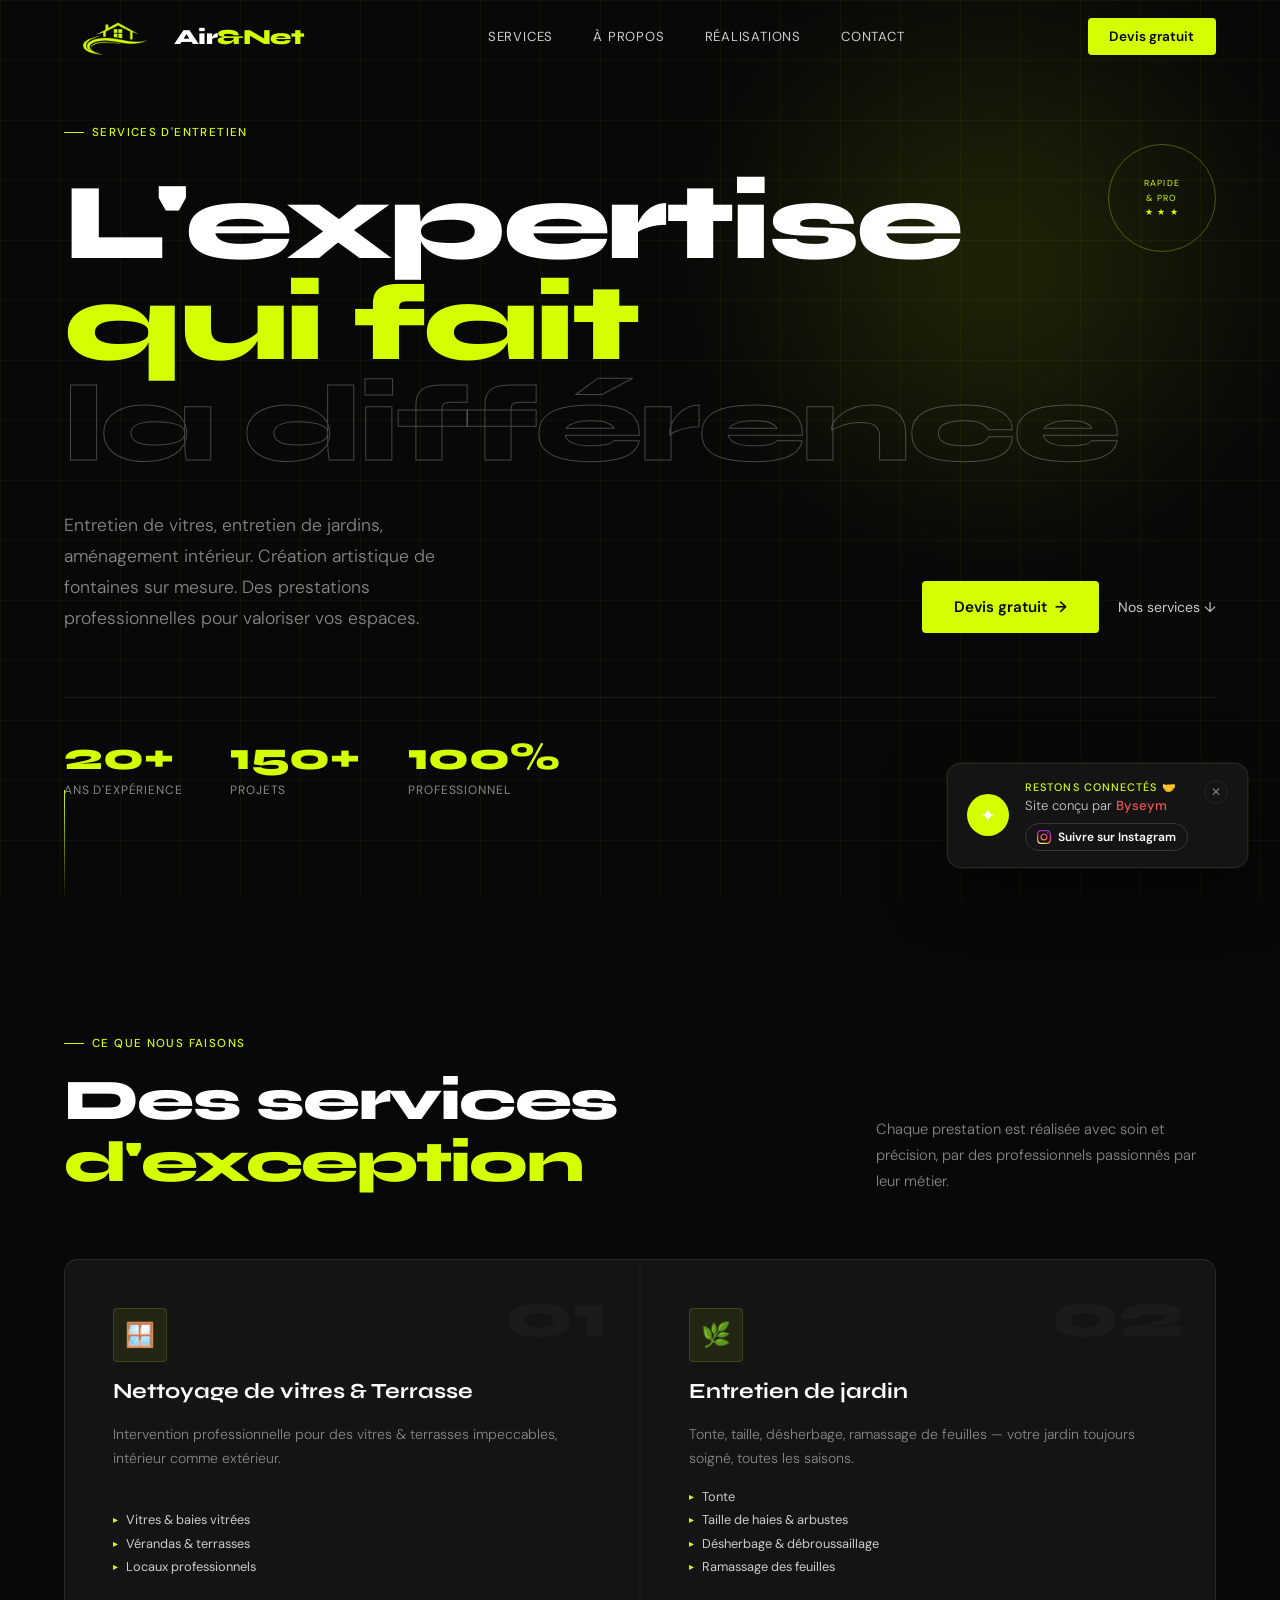
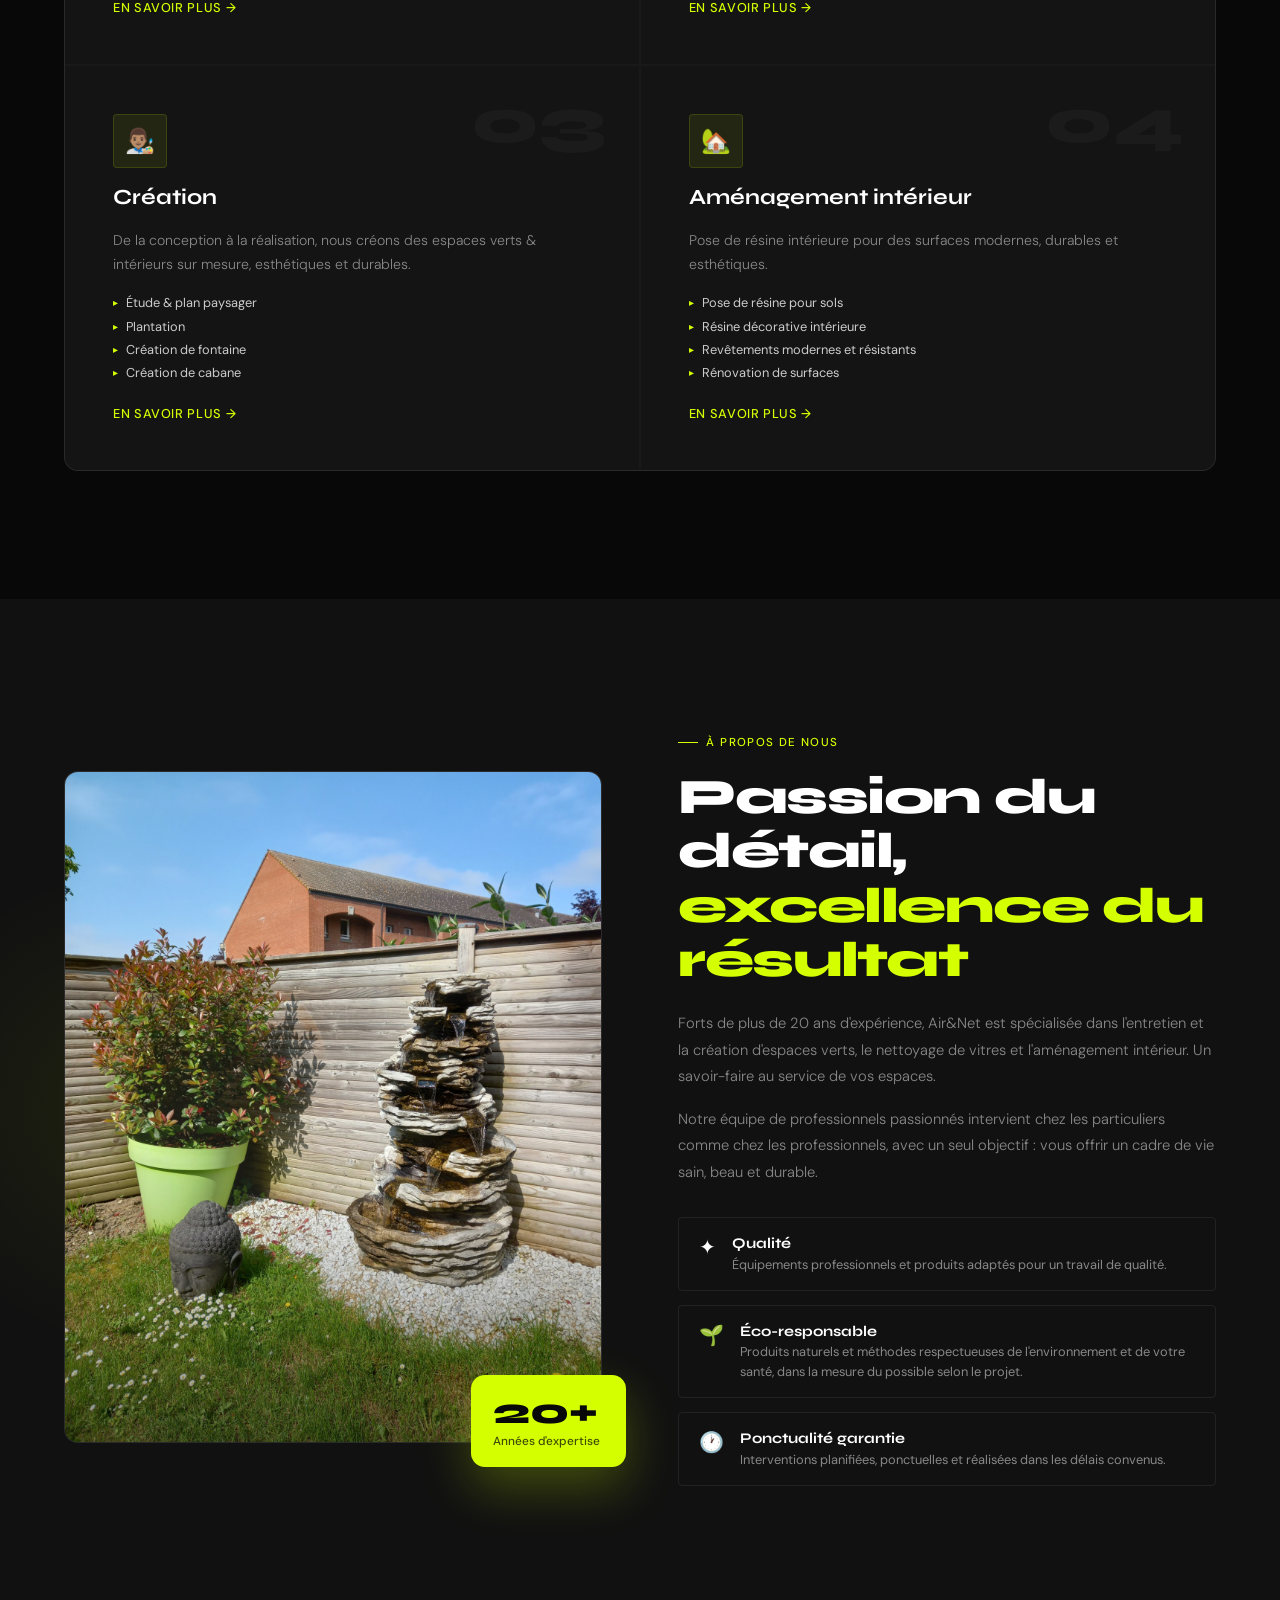
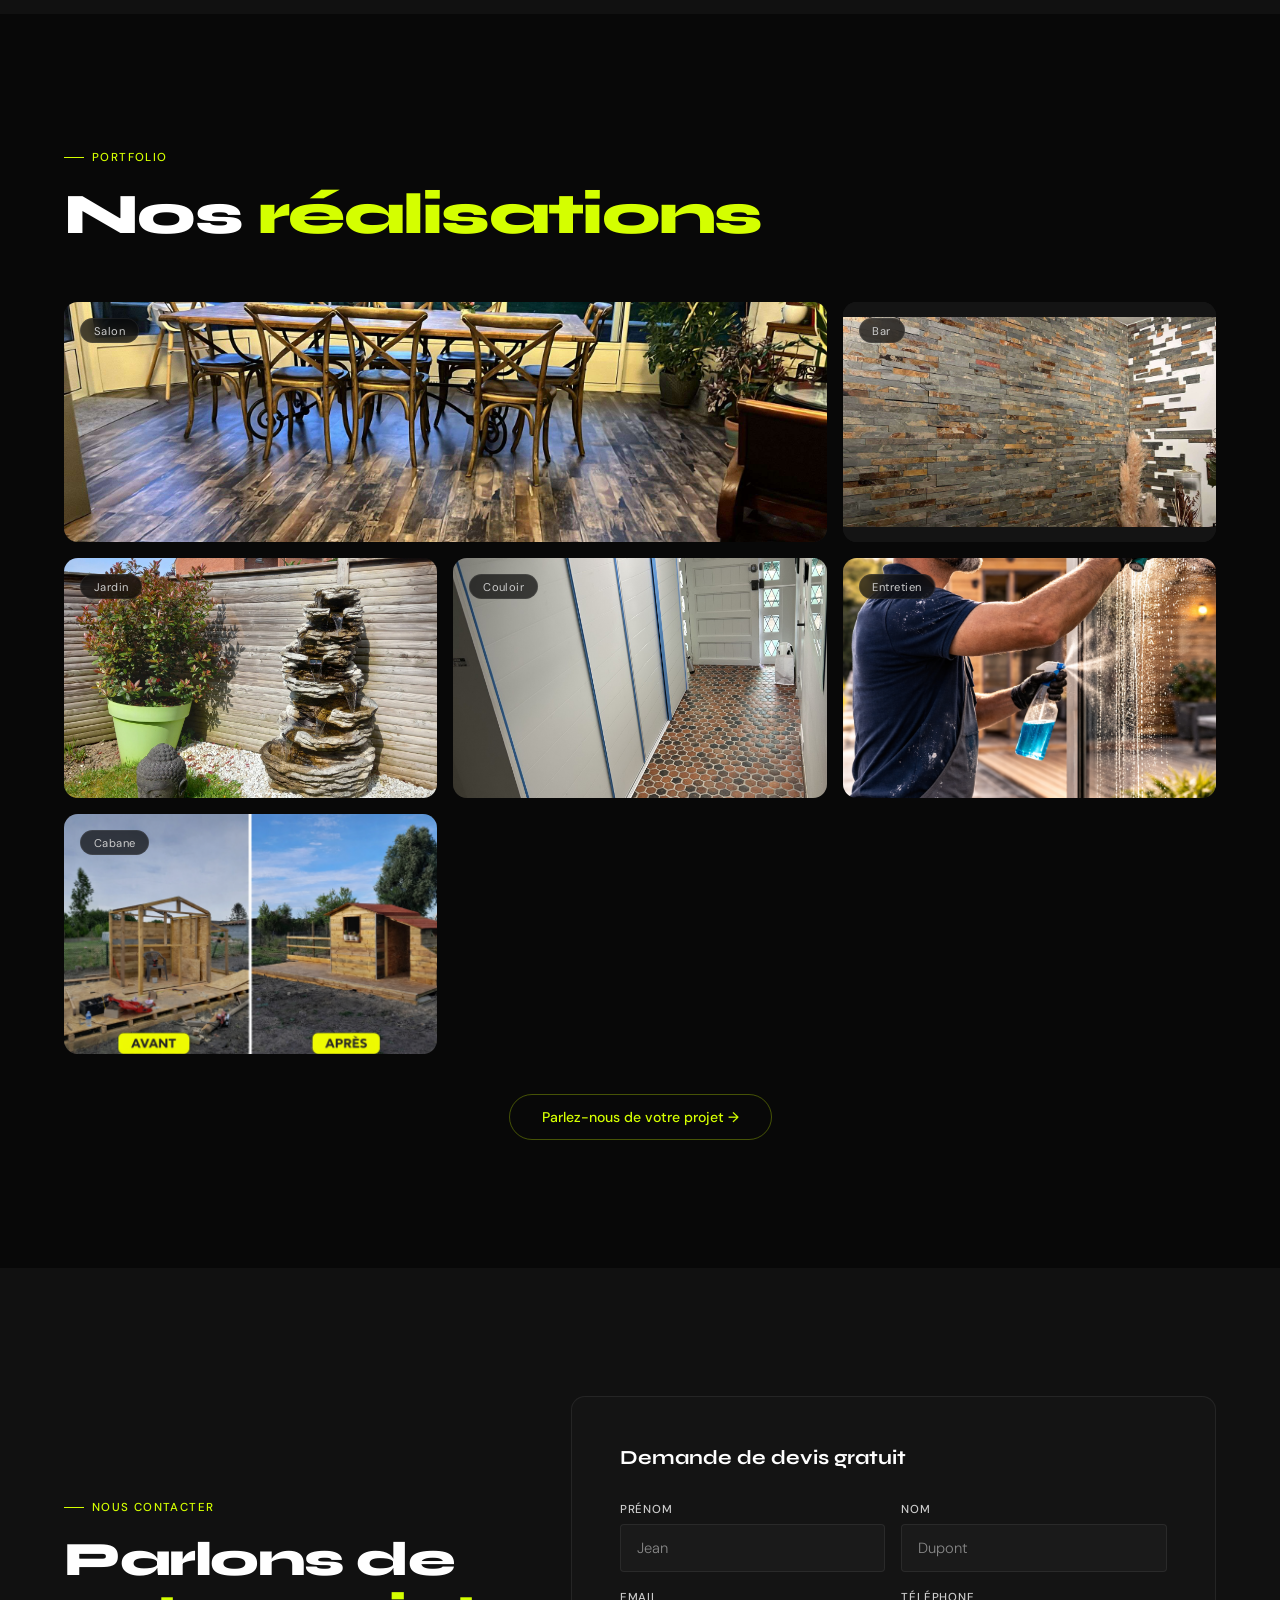
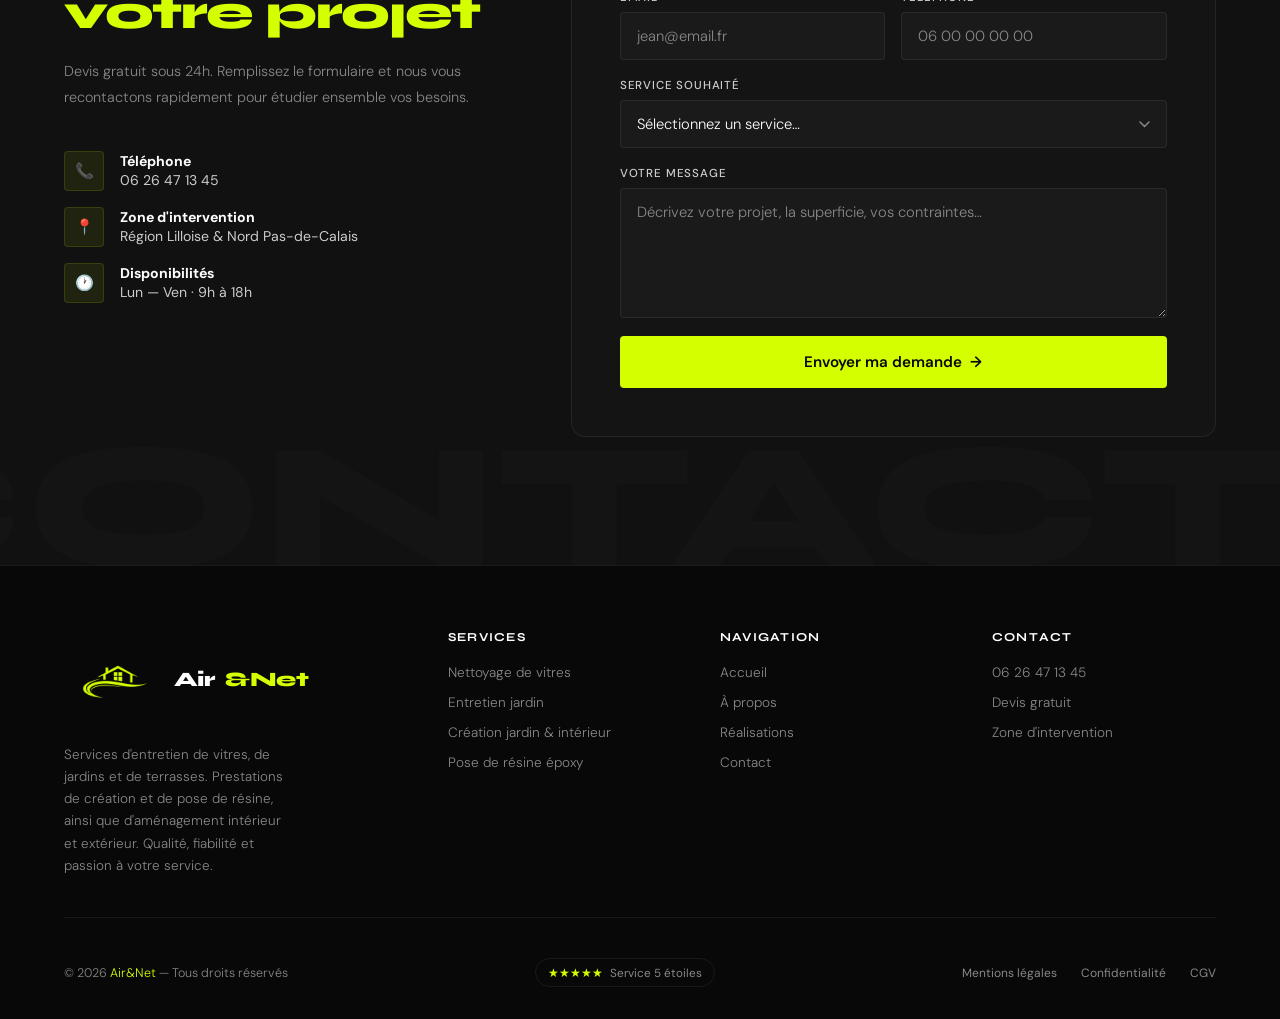
==== commit b14e1892: "Add SEO" ====
--- a/index.html
+++ b/index.html
@@ -3,8 +3,94 @@
 <head>
   <meta charset="UTF-8" />
   <meta name="viewport" content="width=device-width, initial-scale=1.0" />
-  <meta name="description" content="VERDECO — Services premium d'entretien de vitres, création et soin de jardins, aménagement végétal intérieur. Devis gratuit sous 24h." />
-  <title>Air&Net</title>
+
+  <!-- ══════════════════════════════════════════
+       SEO — INFORMATIONS DE BASE
+  ══════════════════════════════════════════ -->
+  <title>Air&amp;Net — Nettoyage vitres, jardins, résine époxy | Nord Pas-de-Calais</title>
+  <meta name="description" content="Air&amp;Net, expert en nettoyage de vitres, entretien et création de jardins, pose de résine époxy et aménagement intérieur. Intervention dans la région lilloise et le Nord Pas-de-Calais. Devis gratuit sous 24h." />
+  <meta name="keywords" content="nettoyage vitres, entretien jardin, création jardin, résine époxy, aménagement intérieur, paysagiste lille, nettoyage fenêtres nord, pose résine sol, espaces verts nord pas de calais, Air Net" />
+  <meta name="author" content="Air&amp;Net" />
+  <meta name="robots" content="index, follow" />
+  <link rel="canonical" href="https://www.airnet-services.fr/" />
+
+  <!-- ══════════════════════════════════════════
+       SEO — OPEN GRAPH (partage Facebook / LinkedIn)
+  ══════════════════════════════════════════ -->
+  <meta property="og:type" content="website" />
+  <meta property="og:url" content="https://www.airnet-services.fr/" />
+  <meta property="og:title" content="Air&amp;Net — Nettoyage vitres, jardins &amp; résine époxy | Nord" />
+  <meta property="og:description" content="Nettoyage de vitres, entretien et création de jardins, pose de résine époxy et aménagement intérieur. Service professionnel dans la région lilloise. Devis gratuit sous 24h." />
+  <meta property="og:image" content="https://www.airnet-services.fr/img/og-image.jpg" />
+  <meta property="og:image:width" content="1200" />
+  <meta property="og:image:height" content="630" />
+  <meta property="og:locale" content="fr_FR" />
+  <meta property="og:site_name" content="Air&amp;Net" />
+
+  <!-- ══════════════════════════════════════════
+       SEO — TWITTER CARD
+  ══════════════════════════════════════════ -->
+  <meta name="twitter:card" content="summary_large_image" />
+  <meta name="twitter:title" content="Air&amp;Net — Nettoyage vitres, jardins &amp; résine époxy | Nord" />
+  <meta name="twitter:description" content="Nettoyage de vitres, entretien et création de jardins, pose de résine époxy. Région lilloise. Devis gratuit sous 24h." />
+  <meta name="twitter:image" content="https://www.airnet-services.fr/img/og-image.jpg" />
+
+  <!-- ══════════════════════════════════════════
+       SEO — DONNÉES STRUCTURÉES JSON-LD
+       Google affiche vos infos dans les résultats :
+       téléphone, horaires, zone, services
+  ══════════════════════════════════════════ -->
+  <script type="application/ld+json">
+  {
+    "@context": "https://schema.org",
+    "@type": "LocalBusiness",
+    "name": "Air&Net",
+    "description": "Services professionnels de nettoyage de vitres, entretien et création de jardins, pose de résine époxy et aménagement intérieur dans le Nord Pas-de-Calais.",
+    "url": "https://www.airnet-services.fr",
+    "logo": "https://www.airnet-services.fr/img/airnet_logo_transparent.png",
+    "image": "https://www.airnet-services.fr/img/og-image.jpg",
+    "telephone": "+33626471345",
+    "priceRange": "€€",
+    "currenciesAccepted": "EUR",
+    "paymentAccepted": "Cash, Carte bancaire, Virement",
+    "areaServed": {
+      "@type": "AdministrativeArea",
+      "name": "Nord Pas-de-Calais"
+    },
+    "address": {
+      "@type": "PostalAddress",
+      "addressRegion": "Nord Pas-de-Calais",
+      "addressCountry": "FR"
+    },
+    "openingHoursSpecification": [
+      {
+        "@type": "OpeningHoursSpecification",
+        "dayOfWeek": ["Monday","Tuesday","Wednesday","Thursday","Friday"],
+        "opens": "09:00",
+        "closes": "18:00"
+      }
+    ],
+    "sameAs": [
+      "https://www.instagram.com/byseym"
+    ],
+    "hasOfferCatalog": {
+      "@type": "OfferCatalog",
+      "name": "Services Air&Net",
+      "itemListElement": [
+        { "@type": "Offer", "itemOffered": { "@type": "Service", "name": "Nettoyage de vitres et terrasses" } },
+        { "@type": "Offer", "itemOffered": { "@type": "Service", "name": "Entretien de jardin" } },
+        { "@type": "Offer", "itemOffered": { "@type": "Service", "name": "Création de jardin et aménagement extérieur" } },
+        { "@type": "Offer", "itemOffered": { "@type": "Service", "name": "Pose de résine époxy" } },
+        { "@type": "Offer", "itemOffered": { "@type": "Service", "name": "Aménagement intérieur" } }
+      ]
+    }
+  }
+  </script>
+
+  <!-- Favicon -->
+  <link rel="icon" type="image/png" href="img/airnet_logo_transparent.png" />
+  <link rel="apple-touch-icon" href="img/airnet_logo_transparent.png" />
+  <meta name="theme-color" content="#d4ff00" />
 
   <!-- Google Fonts -->
   <link rel="preconnect" href="https://fonts.googleapis.com" />
@@ -29,8 +115,8 @@
 ════════════════════════════════════════════════ -->
 <header class="navbar" id="top">
   <a href="#top" class="nav-logo">
-    <div class="nav-logo__icon"><img src="img\airnet_logo_transparent.png" alt=""> </div>
-    <div class="nav-logo__text">Air<span>&</span><span>Net</span></div>
+    <div class="nav-logo__icon"><img src="img/airnet_logo_transparent.png" alt="Logo Air&amp;Net" /></div>
+    <div class="nav-logo__text">Air<span>&amp;</span><span>Net</span></div>
   </a>
 
   <nav class="nav-links">
@@ -68,7 +154,7 @@
   </div>
 
   <div class="hero__badge" aria-hidden="true">
-    <div class="hero__badge-text">Rapide<br/>& Pro<br/>★ ★ ★</div>
+    <div class="hero__badge-text">Rapide<br/>&amp; Pro<br/>★ ★ ★</div>
   </div>
 
   <div class="container hero__content">
@@ -82,9 +168,9 @@
 
     <div class="hero__bottom">
       <p class="hero__desc">
-Entretien de vitres, entretien de jardins, aménagement intérieur.
-Création artistique de fontaines sur mesure.
-Des prestations professionnelles pour valoriser vos espaces.
+        Entretien de vitres, entretien de jardins, aménagement intérieur.
+        Création artistique de fontaines sur mesure.
+        Des prestations professionnelles pour valoriser vos espaces.
       </p>
       <div class="hero__actions">
         <a href="#contact" class="btn-primary">
@@ -136,13 +222,13 @@
       <article class="service-card">
         <span class="service-card__num" aria-hidden="true">01</span>
         <div class="service-card__icon">🪟</div>
-        <h3 class="service-card__title">Nettoyage de vitres & Terrasse</h3>
+        <h3 class="service-card__title">Nettoyage de vitres &amp; Terrasse</h3>
         <p class="service-card__desc">
-          Intervention professionnelle pour des vitres & Terasse impeccables, intérieur comme extérieur.
+          Intervention professionnelle pour des vitres &amp; terrasses impeccables, intérieur comme extérieur.
         </p>
         <ul class="service-card__list">
-          <li>Vitres & baies vitrées</li>
-          <li>Vérandas & Terasse</li>
+          <li>Vitres &amp; baies vitrées</li>
+          <li>Vérandas &amp; terrasses</li>
           <li>Locaux professionnels</li>
         </ul>
         <a href="#contact" class="service-card__link">En savoir plus →</a>
@@ -157,9 +243,9 @@
           Tonte, taille, désherbage, ramassage de feuilles — votre jardin toujours soigné, toutes les saisons.
         </p>
         <ul class="service-card__list">
-          <li>Tonte </li>
-          <li>Taille de haies & arbustes</li>
-          <li>Désherbage & débroussaillage</li>
+          <li>Tonte</li>
+          <li>Taille de haies &amp; arbustes</li>
+          <li>Désherbage &amp; débroussaillage</li>
           <li>Ramassage des feuilles</li>
         </ul>
         <a href="#contact" class="service-card__link">En savoir plus →</a>
@@ -171,10 +257,10 @@
         <div class="service-card__icon">👨🏽‍🎨</div>
         <h3 class="service-card__title">Création</h3>
         <p class="service-card__desc">
-          De la conception à la réalisation, nous créons des espaces verts & intérieur sur mesure, esthétiques et durables.
+          De la conception à la réalisation, nous créons des espaces verts &amp; intérieurs sur mesure, esthétiques et durables.
         </p>
         <ul class="service-card__list">
-          <li>Étude & plan paysager</li>
+          <li>Étude &amp; plan paysager</li>
           <li>Plantation</li>
           <li>Création de fontaine</li>
           <li>Création de cabane</li>
@@ -188,13 +274,13 @@
         <div class="service-card__icon">🏡</div>
         <h3 class="service-card__title">Aménagement intérieur</h3>
         <p class="service-card__desc">
-         Pose de résine intérieure pour des surfaces modernes, durables et esthétiques
+          Pose de résine intérieure pour des surfaces modernes, durables et esthétiques.
         </p>
         <ul class="service-card__list">
-         <li>Pose de résine pour sols</li>
-<li>Résine décorative intérieure</li>
-<li>Revêtements modernes et résistants</li>
-<li>Rénovation de surfaces</li>
+          <li>Pose de résine pour sols</li>
+          <li>Résine décorative intérieure</li>
+          <li>Revêtements modernes et résistants</li>
+          <li>Rénovation de surfaces</li>
         </ul>
         <a href="#contact" class="service-card__link">En savoir plus →</a>
       </article>
@@ -213,7 +299,7 @@
     <!-- Visuel -->
     <div class="about__visual reveal">
       <div class="about__frame">
-      <img src="img\déco-jardin.jpg" alt="image d'un jardin">
+        <img src="img/déco-jardin.jpg" alt="Jardin créé par Air&amp;Net" />
         <div class="about__frame-overlay"></div>
       </div>
       <div class="about__counter">
@@ -229,8 +315,8 @@
         Passion du détail,<br /><span class="accent">excellence du résultat</span>
       </h2>
       <p class="about__text">
-     Forts de plus de 20 ans d’expérience, Air&Net est spécialisée dans l’entretien et la création d’espaces verts, le nettoyage de vitres et l’aménagement intérieur.
-Un savoir-faire au service de vos espaces.
+        Forts de plus de 20 ans d'expérience, Air&amp;Net est spécialisée dans l'entretien et la création d'espaces verts,
+        le nettoyage de vitres et l'aménagement intérieur. Un savoir-faire au service de vos espaces.
       </p>
       <p class="about__text">
         Notre équipe de professionnels passionnés intervient chez les particuliers comme chez les
@@ -249,7 +335,7 @@
           <span class="about__value-icon">🌱</span>
           <div>
             <div class="about__value-title">Éco-responsable</div>
-            <div class="about__value-desc">Produits naturels et méthodes respectueuses de l’environnement et de votre santé, dans la mesure du possible selon le projet et son ampleur.</div>
+            <div class="about__value-desc">Produits naturels et méthodes respectueuses de l'environnement et de votre santé, dans la mesure du possible selon le projet.</div>
           </div>
         </div>
         <div class="about__value">
@@ -282,27 +368,27 @@
     <div class="realisations__grid reveal">
 
       <article class="real-card real-card--large">
-        <div class="real-card__bg">🌳</div>
+        <div class="real-card__bg"><img src="img/IMG-20260225-WA0007.jpg" alt="Pose de parquet salon et véranda par Air&amp;Net" /></div>
         <div class="real-card__overlay"></div>
-        <span class="real-card__badge">Résidentiel</span>
+        <span class="real-card__badge">Salon</span>
         <div class="real-card__info">
-          <div class="real-card__cat">Création de jardin</div>
-          <div class="real-card__title">Jardin contemporain — Villa Dupont</div>
+          <div class="real-card__cat">Parquet</div>
+          <div class="real-card__title">Pose de parquet pour un salon et une véranda.</div>
         </div>
       </article>
 
       <article class="real-card">
-        <div class="real-card__bg">🪟</div>
+        <div class="real-card__bg"><img src="img/IMG-20260225-WA0005.jpg" alt="Faïence murale bar par Air&amp;Net" /></div>
         <div class="real-card__overlay"></div>
-        <span class="real-card__badge">Professionnel</span>
+        <span class="real-card__badge">Bar</span>
         <div class="real-card__info">
-          <div class="real-card__cat">Vitres</div>
-          <div class="real-card__title">Nettoyage façade vitrée</div>
+          <div class="real-card__cat">Faïence murale</div>
+          <div class="real-card__title">Pose de faïence murale pour un bar, création abstraite.</div>
         </div>
       </article>
 
       <article class="real-card">
-        <div class="real-card__bg"><img src="img\déco-jardin.jpg" alt=""></div>
+        <div class="real-card__bg"><img src="img/déco-jardin.jpg" alt="Création jardin avec fontaine par Air&amp;Net" /></div>
         <div class="real-card__overlay"></div>
         <span class="real-card__badge">Jardin</span>
         <div class="real-card__info">
@@ -312,27 +398,27 @@
       </article>
 
       <article class="real-card">
-        <div class="real-card__bg"><img src="img\interieur.jpg" alt=""></div>
+        <div class="real-card__bg"><img src="img/interieur.jpg" alt="Pose de carrelage couloir par Air&amp;Net" /></div>
         <div class="real-card__overlay"></div>
-        <span class="real-card__badge">Intérieur</span>
+        <span class="real-card__badge">Couloir</span>
         <div class="real-card__info">
-          <div class="real-card__cat">Aménagement</div>
-          <div class="real-card__title">Aménagement intérieur : pose de carrelage au sol</div>
+          <div class="real-card__cat">Carrelage</div>
+          <div class="real-card__title">Pose de carrelage au sol pour un couloir.</div>
         </div>
       </article>
 
       <article class="real-card">
-        <div class="real-card__bg">✂️</div>
+        <div class="real-card__bg"><img src="img/ChatGPT Image 26 févr. 2026, 10_30_51 (1).png" alt="Entretien de vitres par Air&amp;Net" /></div>
         <div class="real-card__overlay"></div>
         <span class="real-card__badge">Entretien</span>
         <div class="real-card__info">
-          <div class="real-card__cat">Entretien jardin</div>
-          <div class="real-card__title">Haies & taille douce</div>
+          <div class="real-card__cat">Vitres</div>
+          <div class="real-card__title">Entretien de vos vitres, particuliers ou professionnels.</div>
         </div>
       </article>
 
       <article class="real-card">
-        <div class="real-card__bg"><img src="img\cabanee.png" alt=""></div>
+        <div class="real-card__bg"><img src="img/cabanee.png" alt="Création cabane dans le jardin par Air&amp;Net" /></div>
         <div class="real-card__overlay"></div>
         <span class="real-card__badge">Cabane</span>
         <div class="real-card__info">
@@ -374,7 +460,7 @@
         </div>
         <div class="contact__detail">
           <div class="contact__detail-icon">📍</div>
-          <div><strong>Zone d'intervention</strong>Région Lilloise & Nord Pas-De-Calais</div>
+          <div><strong>Zone d'intervention</strong>Région Lilloise &amp; Nord Pas-de-Calais</div>
         </div>
         <div class="contact__detail">
           <div class="contact__detail-icon">🕐</div>
@@ -419,9 +505,11 @@
             <label for="f-service">Service souhaité</label>
             <select id="f-service" name="service" required>
               <option value="" disabled selected>Sélectionnez un service…</option>
-              <option>Nettoyage de vitres</option>
+              <option>Nettoyage de vitres &amp; terrasse</option>
               <option>Entretien de jardin</option>
               <option>Création de jardin</option>
+              <option>Création intérieure</option>
+              <option>Pose de résine époxy</option>
               <option>Aménagement intérieur</option>
               <option>Plusieurs prestations</option>
             </select>
@@ -463,18 +551,14 @@
     <!-- Marque -->
     <div class="footer__brand">
       <a href="#top" class="footer__logo">
-        <div class="footer__logo-icon"> <img src="img\airnet_logo_transparent.png" alt=""> </div>
-        Air<span>&Net</span>
+        <div class="footer__logo-icon"><img src="img/airnet_logo_transparent.png" alt="Logo Air&amp;Net" /></div>
+        Air<span>&amp;Net</span>
       </a>
       <p class="footer__tagline">
-        Services d'entretien de vitres, de jardins et d'espaces verts.
+        Services d'entretien de vitres, de jardins et de terrasses.
+        Prestations de création et de pose de résine, ainsi que d'aménagement intérieur et extérieur.
         Qualité, fiabilité et passion à votre service.
       </p>
-      <!-- <div class="footer__social">
-        <a href="#" aria-label="Facebook">f</a>
-        <a href="#" aria-label="Instagram">📷</a>
-        <a href="#" aria-label="LinkedIn">in</a>
-      </div> -->
     </div>
 
     <!-- Services -->
@@ -483,8 +567,8 @@
       <ul>
         <li><a href="#services">Nettoyage de vitres</a></li>
         <li><a href="#services">Entretien jardin</a></li>
-        <li><a href="#services">Création jardin</a></li>
-        <li><a href="#services">Aménagement intérieur</a></li>
+        <li><a href="#services">Création jardin &amp; intérieur</a></li>
+        <li><a href="#services">Pose de résine époxy</a></li>
       </ul>
     </div>
 
@@ -503,7 +587,7 @@
     <div class="footer__col">
       <div class="footer__col-title">Contact</div>
       <ul>
-        <li><a href="tel:06 26 47 13 45">06 26 47 13 45</a></li>
+        <li><a href="tel:+33626471345">06 26 47 13 45</a></li>
         <li><a href="#contact">Devis gratuit</a></li>
         <li><a href="#contact">Zone d'intervention</a></li>
       </ul>
@@ -512,7 +596,7 @@
   </div>
 
   <div class="footer__bottom">
-    <p class="footer__copy">© <script>document.write(new Date().getFullYear())</script> <span>Air&Net</span> — Tous droits réservés</p>
+    <p class="footer__copy">© <script>document.write(new Date().getFullYear())</script> <span>Air&amp;Net</span> — Tous droits réservés</p>
     <div class="footer__quality"><span>★★★★★</span> Service 5 étoiles</div>
     <nav class="footer__legal">
       <a href="#">Mentions légales</a>
@@ -522,11 +606,12 @@
   </div>
 </footer>
 
+
 <!-- TOAST -->
 <div class="toast" id="toast" role="alert" aria-live="polite">
   <div class="toast__avatar">✦</div>
   <div class="toast__body">
-    <div class="toast__label">Restons connectés 🤖</div>
+    <div class="toast__label">Restons connectés 🤝</div>
     <div class="toast__text">
       Site conçu par <strong>Byseym</strong>
     </div>
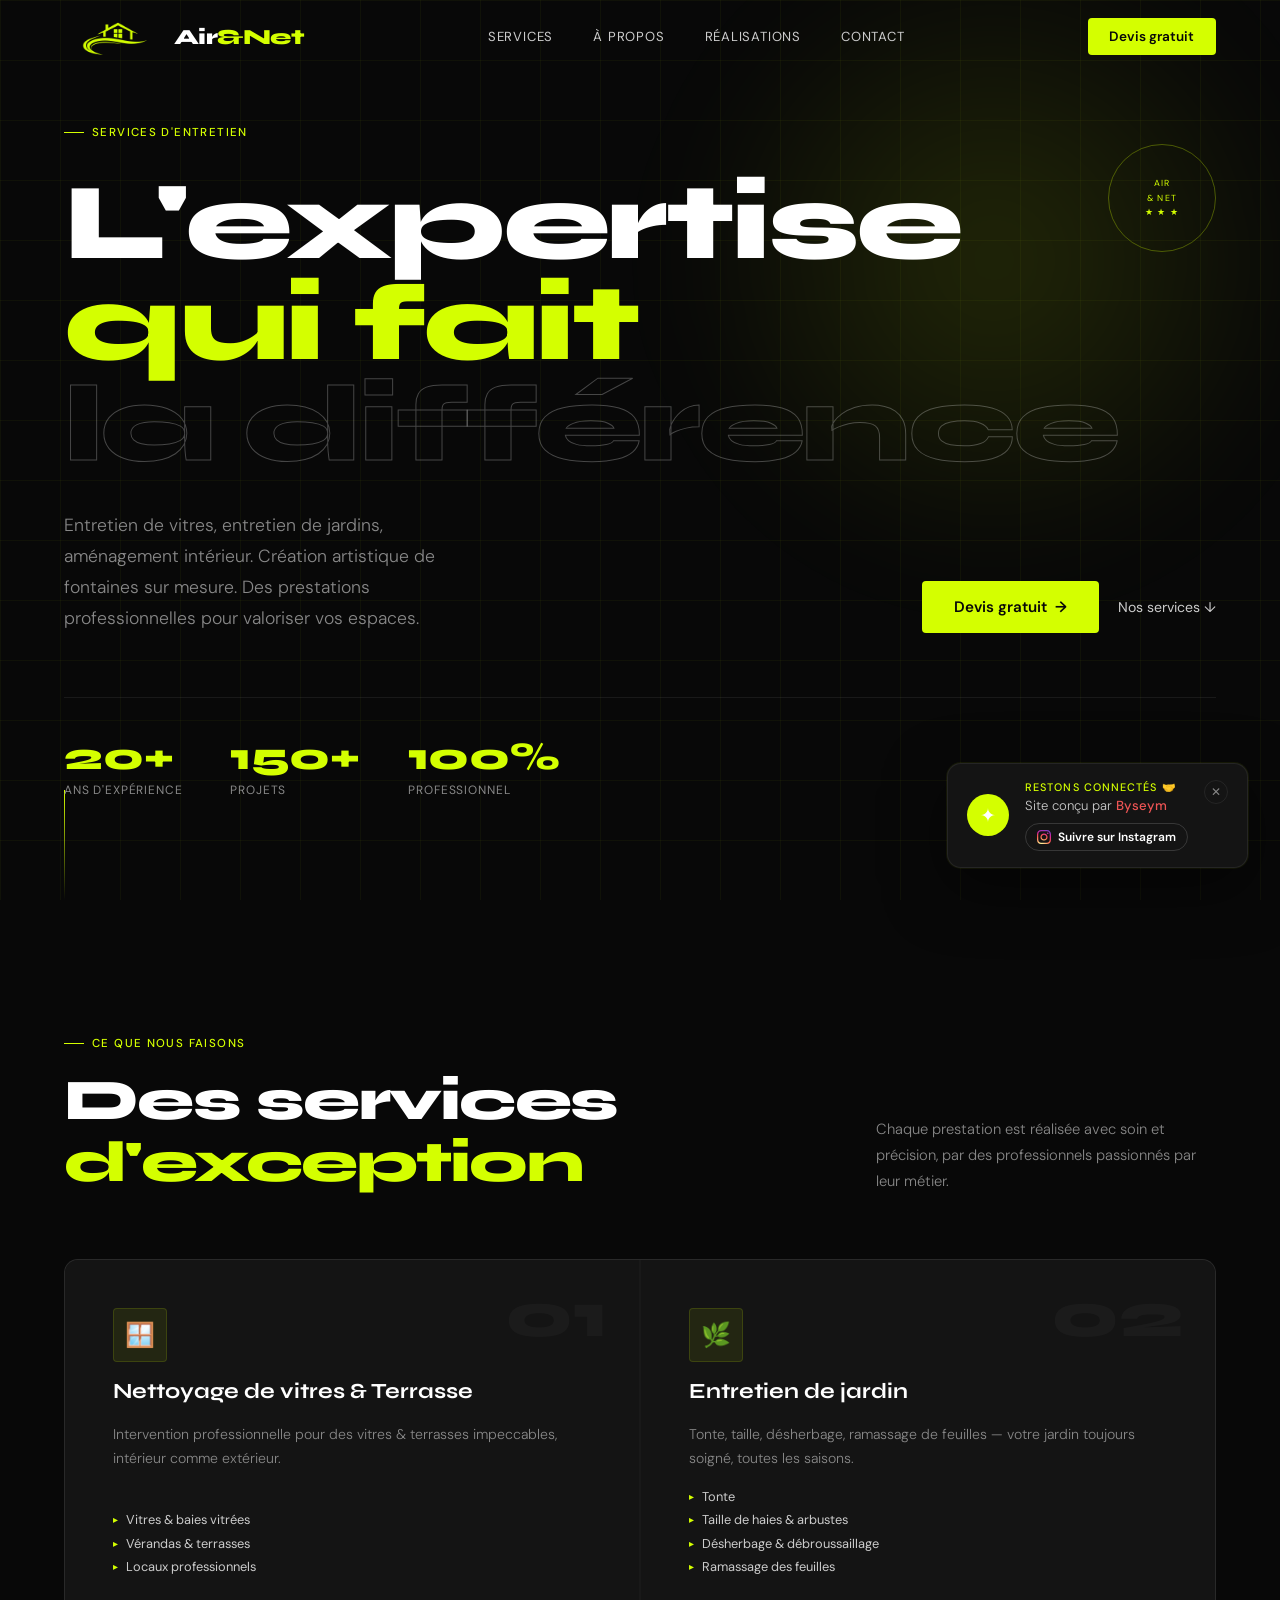
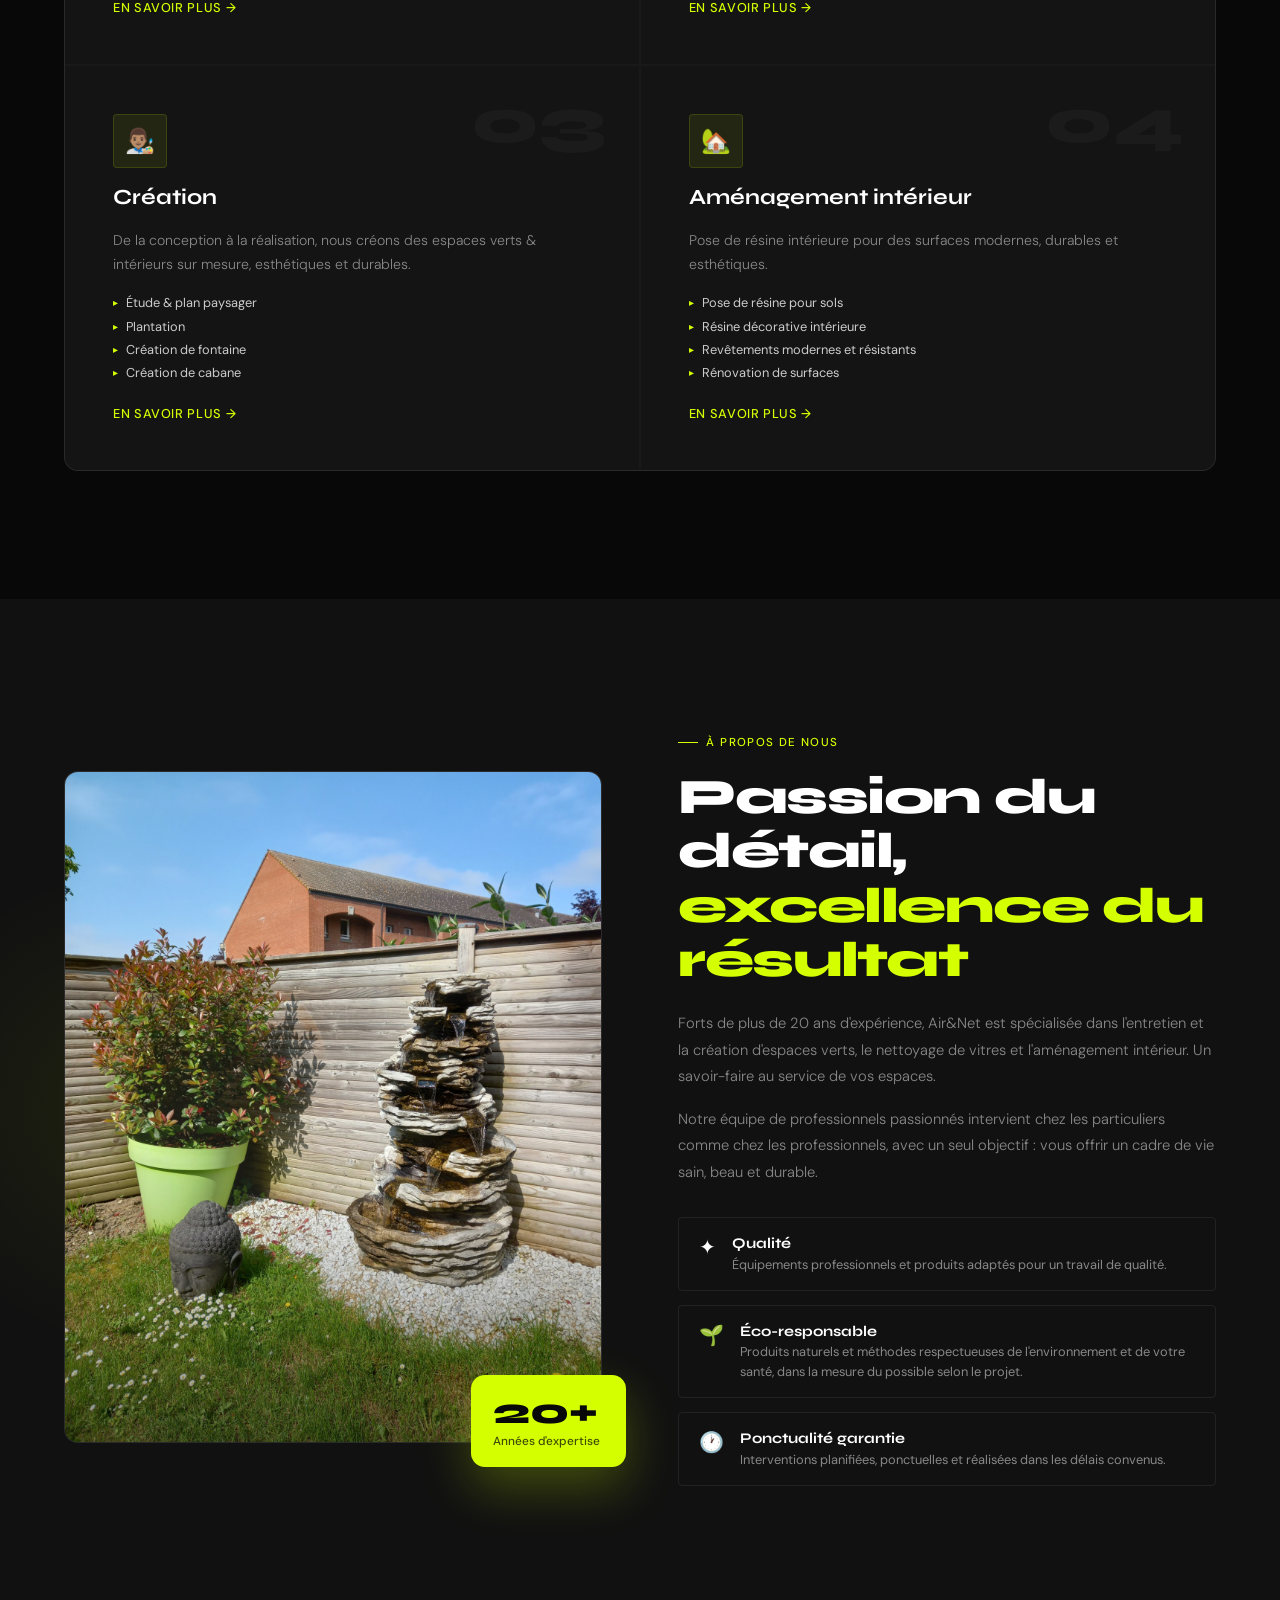
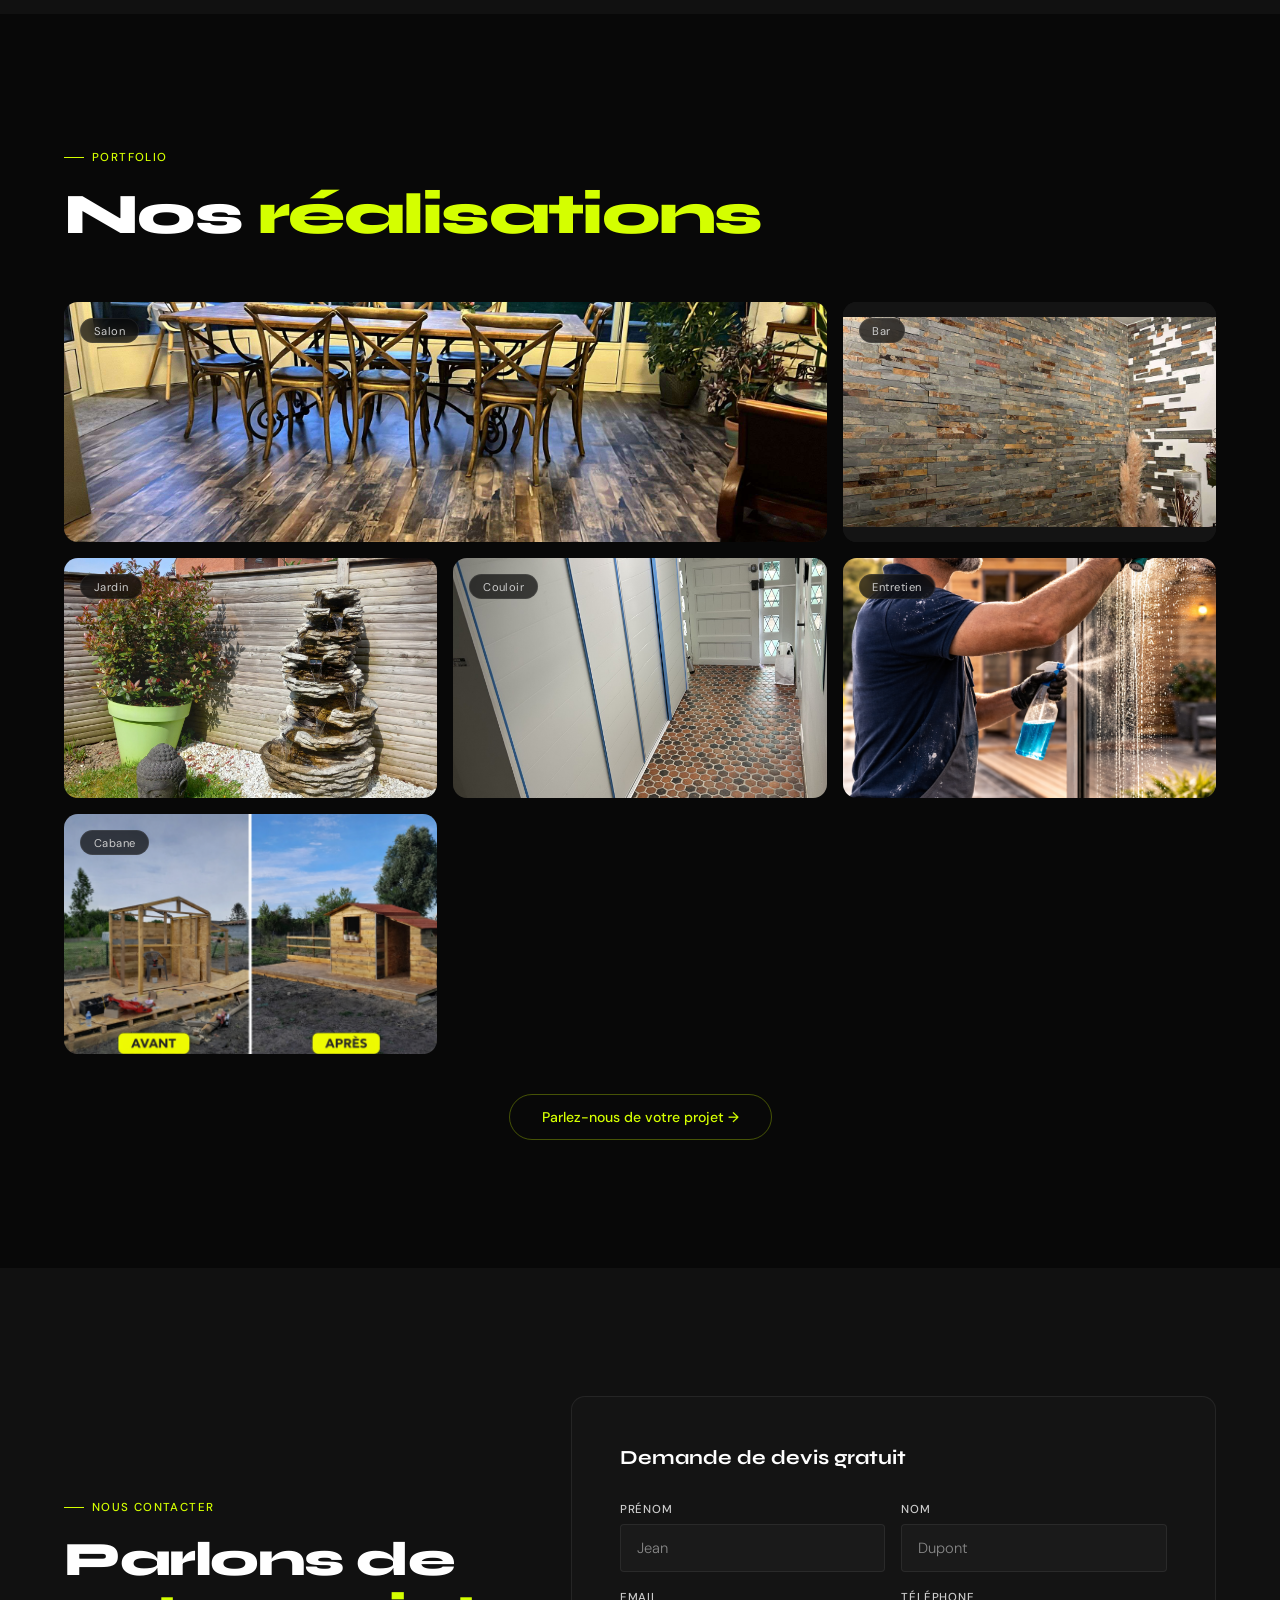
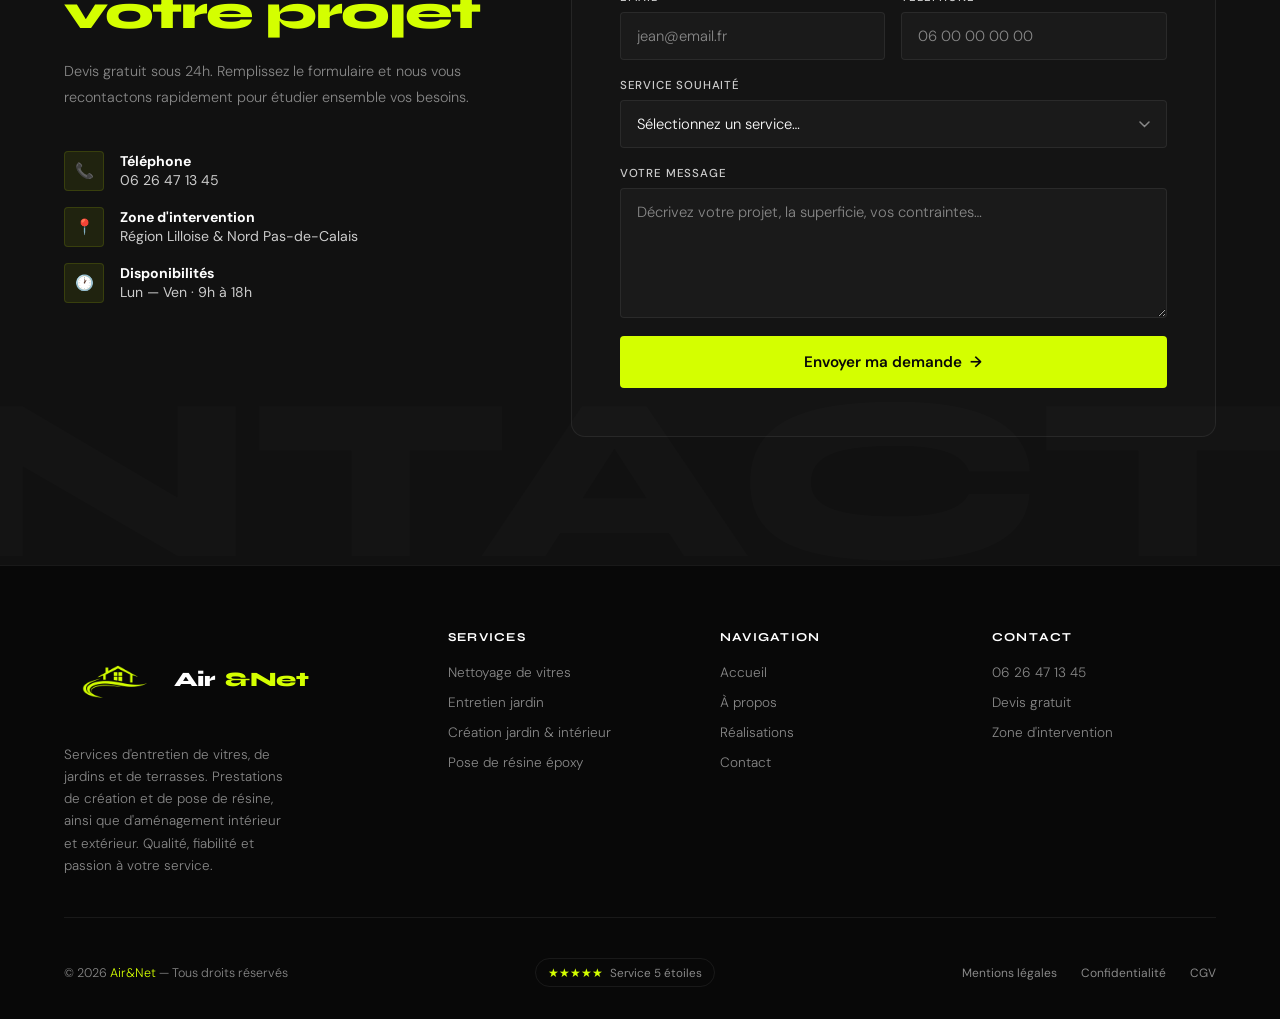
==== commit 4a7691f7: "Maj css hero & css mobile" ====
--- a/index.html
+++ b/index.html
@@ -56,6 +56,7 @@
     "areaServed": {
       "@type": "AdministrativeArea",
       "name": "Nord Pas-de-Calais"
+      
     },
     "address": {
       "@type": "PostalAddress",
@@ -154,7 +155,7 @@
   </div>
 
   <div class="hero__badge" aria-hidden="true">
-    <div class="hero__badge-text">Rapide<br/>&amp; Pro<br/>★ ★ ★</div>
+    <div class="hero__badge-text">Air<br/>&amp; Net<br/>★ ★ ★</div>
   </div>
 
   <div class="container hero__content">
--- a/css/hero.css
+++ b/css/hero.css
@@ -169,4 +169,5 @@
   .hero__badge { display: none; }
   .hero__actions { flex-direction: column; align-items: flex-start; }
   .hero__stats { gap: 1.8rem; flex-wrap: wrap; }
+  .hero__title{font-size: 5.5vh;}
 }
--- a/css/contact.css
+++ b/css/contact.css
@@ -13,6 +13,7 @@
   bottom: -2rem; right: -1rem;
   font-family: var(--font-display);
   font-size: clamp(5rem, 14vw, 15rem);
+  font-size: 26vh;
   font-weight: 800;
   color: rgba(255,255,255,.015);
   white-space: nowrap;
